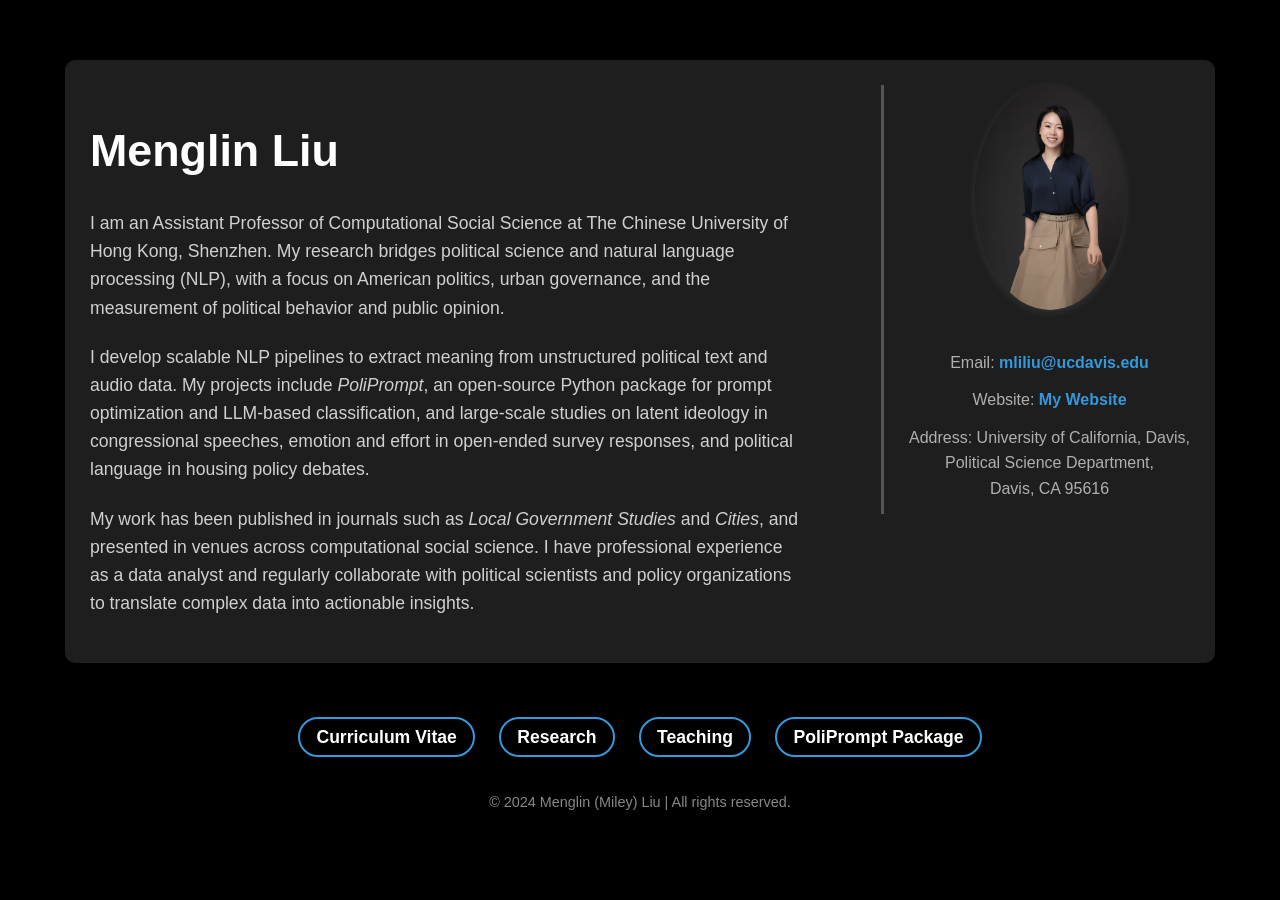
==== index.html @ 7e9aa99f "Add Cities to list of publication venues Co-Authored-By: Claude Sonnet 4.5 <noreply@anthropic.com>" ====
<!DOCTYPE html>
<html lang="en">
<head>
    <meta charset="UTF-8">
    <meta name="viewport" content="width=device-width, initial-scale=1.0">
    <title>Menglin Liu | Academic Profile</title>

    <meta name="google-site-verification" content="0E7UenBRxOjwbAGi5gpJ-2bU0Xsmihh_o_62zTsqPNQ" />

    <style>
        /* Global styles */
        body {
            font-family: 'Roboto', Arial, sans-serif;
            line-height: 1.6;
            color: #e0e0e0; /* Light text color for better contrast */
            margin: 0;
            padding: 0;
            background-color: #000; /* Black background */
        }
        
        h1 {
            color: #ffffff;
            font-size: 2.8em;
            margin-bottom: 0.5em;
            font-weight: 700;
        }

        p {
            font-size: 1.1em;
            margin-bottom: 1.2em;
            color: #d0d0d0;
        }

        /* Flexbox container to align content */
        .container {
            display: flex;
            justify-content: space-between;
            align-items: flex-start;
            max-width: 1100px;
            margin: 60px auto;
            padding: 25px;
            background-color: #1e1e1e; /* Dark gray container background */
            border-radius: 10px;
            box-shadow: 0 4px 15px rgba(0, 0, 0, 0.8);
        }
        
        /* Style for the main content */
        .main-content {
            max-width: 65%;
            padding-right: 25px;
        }

        /* Style for the sidebar with the photo and contact info */
        .sidebar {
            max-width: 30%;
            text-align: center;
            padding-left: 25px;
            border-left: 3px solid #555; /* Subtle border for separation */
        }

        .sidebar img {
            width: 150px;
            height: auto;
            border-radius: 50%;
            margin-bottom: 20px;
            box-shadow: 0 2px 10px rgba(255, 255, 255, 0.1);
        }

        .sidebar p {
            margin: 12px 0;
            font-size: 1em;
            color: #b0b0b0;
        }

        .sidebar a {
            color: #3498db;
            text-decoration: none;
            font-weight: 600;
        }

        /* Navigation for subpages */
        nav {
            margin: 30px 0 10px;
            text-align: center;
        }

        nav ul {
            list-style-type: none;
            padding: 0;
            margin: 0;
        }

        nav ul li {
            display: inline-block;
            margin-right: 20px;
        }

        nav ul li:last-child {
            margin-right: 0;
        }

        nav ul li a {
            text-decoration: none;
            color: #ffffff;
            font-size: 1.1em;
            font-weight: 600;
            padding: 8px 16px;
            border: 2px solid #3498db;
            border-radius: 20px;
            transition: all 0.3s ease;
        }

        nav ul li a:hover {
            background-color: #3498db;
            color: #ffffff;
        }

        /* Footer */
        footer {
            margin-top: 40px;
            text-align: center;
            font-size: 0.9em;
            color: #888;
        }
    </style>
</head>
<body>
    <div class="container">
        <!-- Main content section -->
        <div class="main-content">
            <h1>Menglin Liu</h1>
<p>
    I am an Assistant Professor of Computational Social Science at The Chinese University of Hong Kong, Shenzhen. My research bridges political science and natural language processing (NLP), with a focus on American politics, urban governance, and the measurement of political behavior and public opinion.
</p>
<p>
    I develop scalable NLP pipelines to extract meaning from unstructured political text and audio data. My projects include <em>PoliPrompt</em>, an open-source Python package for prompt optimization and LLM-based classification, and large-scale studies on latent ideology in congressional speeches, emotion and effort in open-ended survey responses, and political language in housing policy debates.
</p>
<p>
    My work has been published in journals such as <em>Local Government Studies</em> and <em>Cities</em>, and presented in venues across computational social science. I have professional experience as a data analyst and regularly collaborate with political scientists and policy organizations to translate complex data into actionable insights.
</p>

        </div>

        <!-- Sidebar with photo and contact information -->
        <div class="sidebar">
            <img src="IMG_8127.JPG" alt="Photo of Menglin Liu">
            <p>Email: <a href="mailto:mliliu@ucdavis.edu">mliliu@ucdavis.edu</a></p>
            <p>Website: <a href="https://menglinmileyliu.github.io">My Website</a></p>
            <p>Address: University of California, Davis,<br>
               Political Science Department,<br>
               Davis, CA 95616</p>
        </div>
    </div>
    
    <!-- Navigation for subpages -->
    <nav>
        <ul>
            <li><a href="CV.html">Curriculum Vitae</a></li>
            <li><a href="research.html">Research</a></li>
            <li><a href="teaching.html">Teaching</a></li>
            <li><a href="Poliprompt_Package.html">PoliPrompt Package</a></li>
        </ul>
    </nav>

    <!-- Footer -->
    <footer>
        &copy; 2024 Menglin (Miley) Liu | All rights reserved.
    </footer>
</body>
</html>
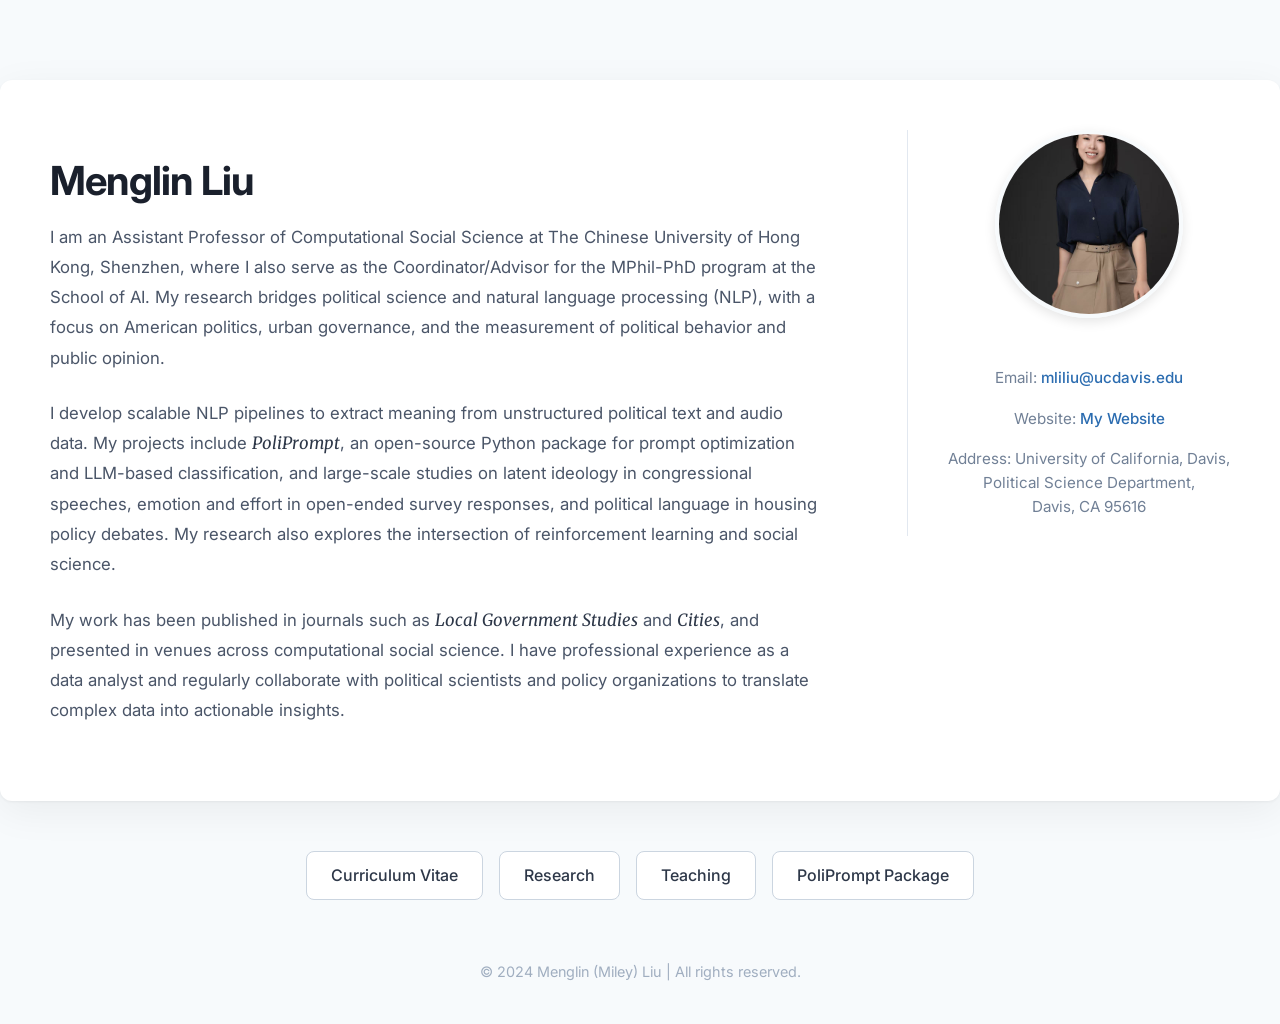
==== commit 0b3e2192: "Update website content and redesign with modern light theme - Add Coordinator/Advisor role for MPhil" ====
--- a/index.html
+++ b/index.html
@@ -7,28 +7,42 @@
 
     <meta name="google-site-verification" content="0E7UenBRxOjwbAGi5gpJ-2bU0Xsmihh_o_62zTsqPNQ" />
 
+    <link rel="preconnect" href="https://fonts.googleapis.com">
+    <link rel="preconnect" href="https://fonts.gstatic.com" crossorigin>
+    <link href="https://fonts.googleapis.com/css2?family=Inter:wght@300;400;500;600;700&family=Merriweather:wght@300;400&display=swap" rel="stylesheet">
+
     <style>
         /* Global styles */
         body {
-            font-family: 'Roboto', Arial, sans-serif;
-            line-height: 1.6;
-            color: #e0e0e0; /* Light text color for better contrast */
+            font-family: 'Inter', -apple-system, BlinkMacSystemFont, 'Segoe UI', Arial, sans-serif;
+            line-height: 1.7;
+            color: #2d3748;
             margin: 0;
             padding: 0;
-            background-color: #000; /* Black background */
-        }
-        
+            background-color: #f7fafc;
+            font-size: 16px;
+        }
+
         h1 {
-            color: #ffffff;
-            font-size: 2.8em;
-            margin-bottom: 0.5em;
+            color: #1a202c;
+            font-size: 2.5em;
+            margin-bottom: 0.3em;
             font-weight: 700;
+            letter-spacing: -0.02em;
+            line-height: 1.2;
         }
 
         p {
-            font-size: 1.1em;
-            margin-bottom: 1.2em;
-            color: #d0d0d0;
+            font-size: 1.05em;
+            margin-bottom: 1.5em;
+            color: #4a5568;
+            line-height: 1.8;
+        }
+
+        em {
+            font-family: 'Merriweather', Georgia, serif;
+            font-style: italic;
+            color: #2d3748;
         }
 
         /* Flexbox container to align content */
@@ -36,51 +50,60 @@
             display: flex;
             justify-content: space-between;
             align-items: flex-start;
-            max-width: 1100px;
-            margin: 60px auto;
-            padding: 25px;
-            background-color: #1e1e1e; /* Dark gray container background */
-            border-radius: 10px;
-            box-shadow: 0 4px 15px rgba(0, 0, 0, 0.8);
-        }
-        
+            max-width: 1200px;
+            margin: 80px auto 40px;
+            padding: 50px;
+            background-color: #ffffff;
+            border-radius: 12px;
+            box-shadow: 0 1px 3px rgba(0, 0, 0, 0.05), 0 10px 40px rgba(0, 0, 0, 0.06);
+        }
+
         /* Style for the main content */
         .main-content {
             max-width: 65%;
-            padding-right: 25px;
+            padding-right: 40px;
         }
 
         /* Style for the sidebar with the photo and contact info */
         .sidebar {
             max-width: 30%;
             text-align: center;
-            padding-left: 25px;
-            border-left: 3px solid #555; /* Subtle border for separation */
+            padding-left: 40px;
+            border-left: 1px solid #e2e8f0;
         }
 
         .sidebar img {
-            width: 150px;
-            height: auto;
+            width: 180px;
+            height: 180px;
+            object-fit: cover;
             border-radius: 50%;
-            margin-bottom: 20px;
-            box-shadow: 0 2px 10px rgba(255, 255, 255, 0.1);
+            margin-bottom: 24px;
+            box-shadow: 0 4px 12px rgba(0, 0, 0, 0.1);
+            border: 4px solid #f7fafc;
         }
 
         .sidebar p {
-            margin: 12px 0;
-            font-size: 1em;
-            color: #b0b0b0;
+            margin: 16px 0;
+            font-size: 0.95em;
+            color: #718096;
+            line-height: 1.6;
         }
 
         .sidebar a {
-            color: #3498db;
+            color: #2b6cb0;
             text-decoration: none;
-            font-weight: 600;
+            font-weight: 500;
+            transition: color 0.2s ease;
+        }
+
+        .sidebar a:hover {
+            color: #2c5282;
+            text-decoration: underline;
         }
 
         /* Navigation for subpages */
         nav {
-            margin: 30px 0 10px;
+            margin: 50px 0 20px;
             text-align: center;
         }
 
@@ -88,39 +111,79 @@
             list-style-type: none;
             padding: 0;
             margin: 0;
+            display: flex;
+            justify-content: center;
+            flex-wrap: wrap;
+            gap: 16px;
         }
 
         nav ul li {
             display: inline-block;
-            margin-right: 20px;
-        }
-
-        nav ul li:last-child {
-            margin-right: 0;
         }
 
         nav ul li a {
             text-decoration: none;
+            color: #2d3748;
+            font-size: 1em;
+            font-weight: 500;
+            padding: 10px 24px;
+            background-color: #ffffff;
+            border: 1.5px solid #cbd5e0;
+            border-radius: 8px;
+            transition: all 0.2s ease;
+            display: inline-block;
+        }
+
+        nav ul li a:hover {
+            background-color: #2b6cb0;
             color: #ffffff;
-            font-size: 1.1em;
-            font-weight: 600;
-            padding: 8px 16px;
-            border: 2px solid #3498db;
-            border-radius: 20px;
-            transition: all 0.3s ease;
-        }
-
-        nav ul li a:hover {
-            background-color: #3498db;
-            color: #ffffff;
+            border-color: #2b6cb0;
+            transform: translateY(-1px);
+            box-shadow: 0 2px 8px rgba(43, 108, 176, 0.2);
         }
 
         /* Footer */
         footer {
-            margin-top: 40px;
+            margin-top: 60px;
+            padding-bottom: 40px;
             text-align: center;
             font-size: 0.9em;
-            color: #888;
+            color: #a0aec0;
+        }
+
+        /* Responsive design */
+        @media (max-width: 768px) {
+            .container {
+                flex-direction: column;
+                margin: 40px 20px;
+                padding: 30px 25px;
+            }
+
+            .main-content, .sidebar {
+                max-width: 100%;
+                padding: 0;
+            }
+
+            .sidebar {
+                margin-top: 40px;
+                padding-top: 40px;
+                border-left: none;
+                border-top: 1px solid #e2e8f0;
+            }
+
+            h1 {
+                font-size: 2em;
+            }
+
+            nav ul {
+                flex-direction: column;
+                gap: 12px;
+            }
+
+            nav ul li a {
+                display: block;
+                width: 100%;
+            }
         }
     </style>
 </head>
@@ -130,10 +193,10 @@
         <div class="main-content">
             <h1>Menglin Liu</h1>
 <p>
-    I am an Assistant Professor of Computational Social Science at The Chinese University of Hong Kong, Shenzhen. My research bridges political science and natural language processing (NLP), with a focus on American politics, urban governance, and the measurement of political behavior and public opinion.
+    I am an Assistant Professor of Computational Social Science at The Chinese University of Hong Kong, Shenzhen, where I also serve as the Coordinator/Advisor for the MPhil-PhD program at the School of AI. My research bridges political science and natural language processing (NLP), with a focus on American politics, urban governance, and the measurement of political behavior and public opinion.
 </p>
 <p>
-    I develop scalable NLP pipelines to extract meaning from unstructured political text and audio data. My projects include <em>PoliPrompt</em>, an open-source Python package for prompt optimization and LLM-based classification, and large-scale studies on latent ideology in congressional speeches, emotion and effort in open-ended survey responses, and political language in housing policy debates.
+    I develop scalable NLP pipelines to extract meaning from unstructured political text and audio data. My projects include <em>PoliPrompt</em>, an open-source Python package for prompt optimization and LLM-based classification, and large-scale studies on latent ideology in congressional speeches, emotion and effort in open-ended survey responses, and political language in housing policy debates. My research also explores the intersection of reinforcement learning and social science.
 </p>
 <p>
     My work has been published in journals such as <em>Local Government Studies</em> and <em>Cities</em>, and presented in venues across computational social science. I have professional experience as a data analyst and regularly collaborate with political scientists and policy organizations to translate complex data into actionable insights.
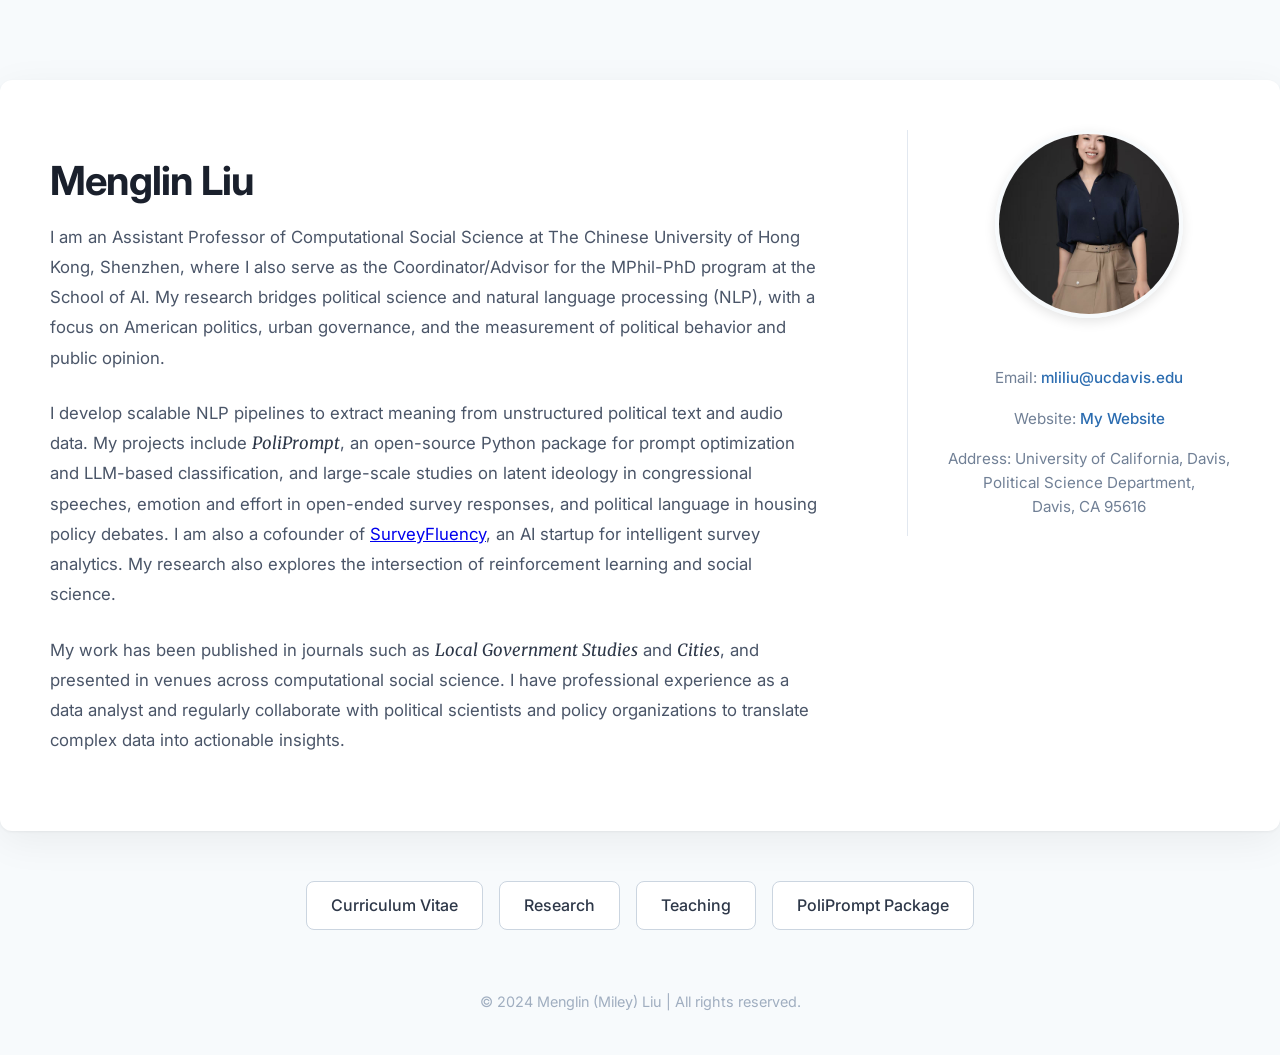
==== commit c763ae77: "Add SurveyFluency cofounder mention to bio Co-Authored-By: Claude Opus 4.5 <noreply@anthropic.com>" ====
--- a/index.html
+++ b/index.html
@@ -196,7 +196,7 @@
     I am an Assistant Professor of Computational Social Science at The Chinese University of Hong Kong, Shenzhen, where I also serve as the Coordinator/Advisor for the MPhil-PhD program at the School of AI. My research bridges political science and natural language processing (NLP), with a focus on American politics, urban governance, and the measurement of political behavior and public opinion.
 </p>
 <p>
-    I develop scalable NLP pipelines to extract meaning from unstructured political text and audio data. My projects include <em>PoliPrompt</em>, an open-source Python package for prompt optimization and LLM-based classification, and large-scale studies on latent ideology in congressional speeches, emotion and effort in open-ended survey responses, and political language in housing policy debates. My research also explores the intersection of reinforcement learning and social science.
+    I develop scalable NLP pipelines to extract meaning from unstructured political text and audio data. My projects include <em>PoliPrompt</em>, an open-source Python package for prompt optimization and LLM-based classification, and large-scale studies on latent ideology in congressional speeches, emotion and effort in open-ended survey responses, and political language in housing policy debates. I am also a cofounder of <a href="https://www.surveyfluency.com">SurveyFluency</a>, an AI startup for intelligent survey analytics. My research also explores the intersection of reinforcement learning and social science.
 </p>
 <p>
     My work has been published in journals such as <em>Local Government Studies</em> and <em>Cities</em>, and presented in venues across computational social science. I have professional experience as a data analyst and regularly collaborate with political scientists and policy organizations to translate complex data into actionable insights.
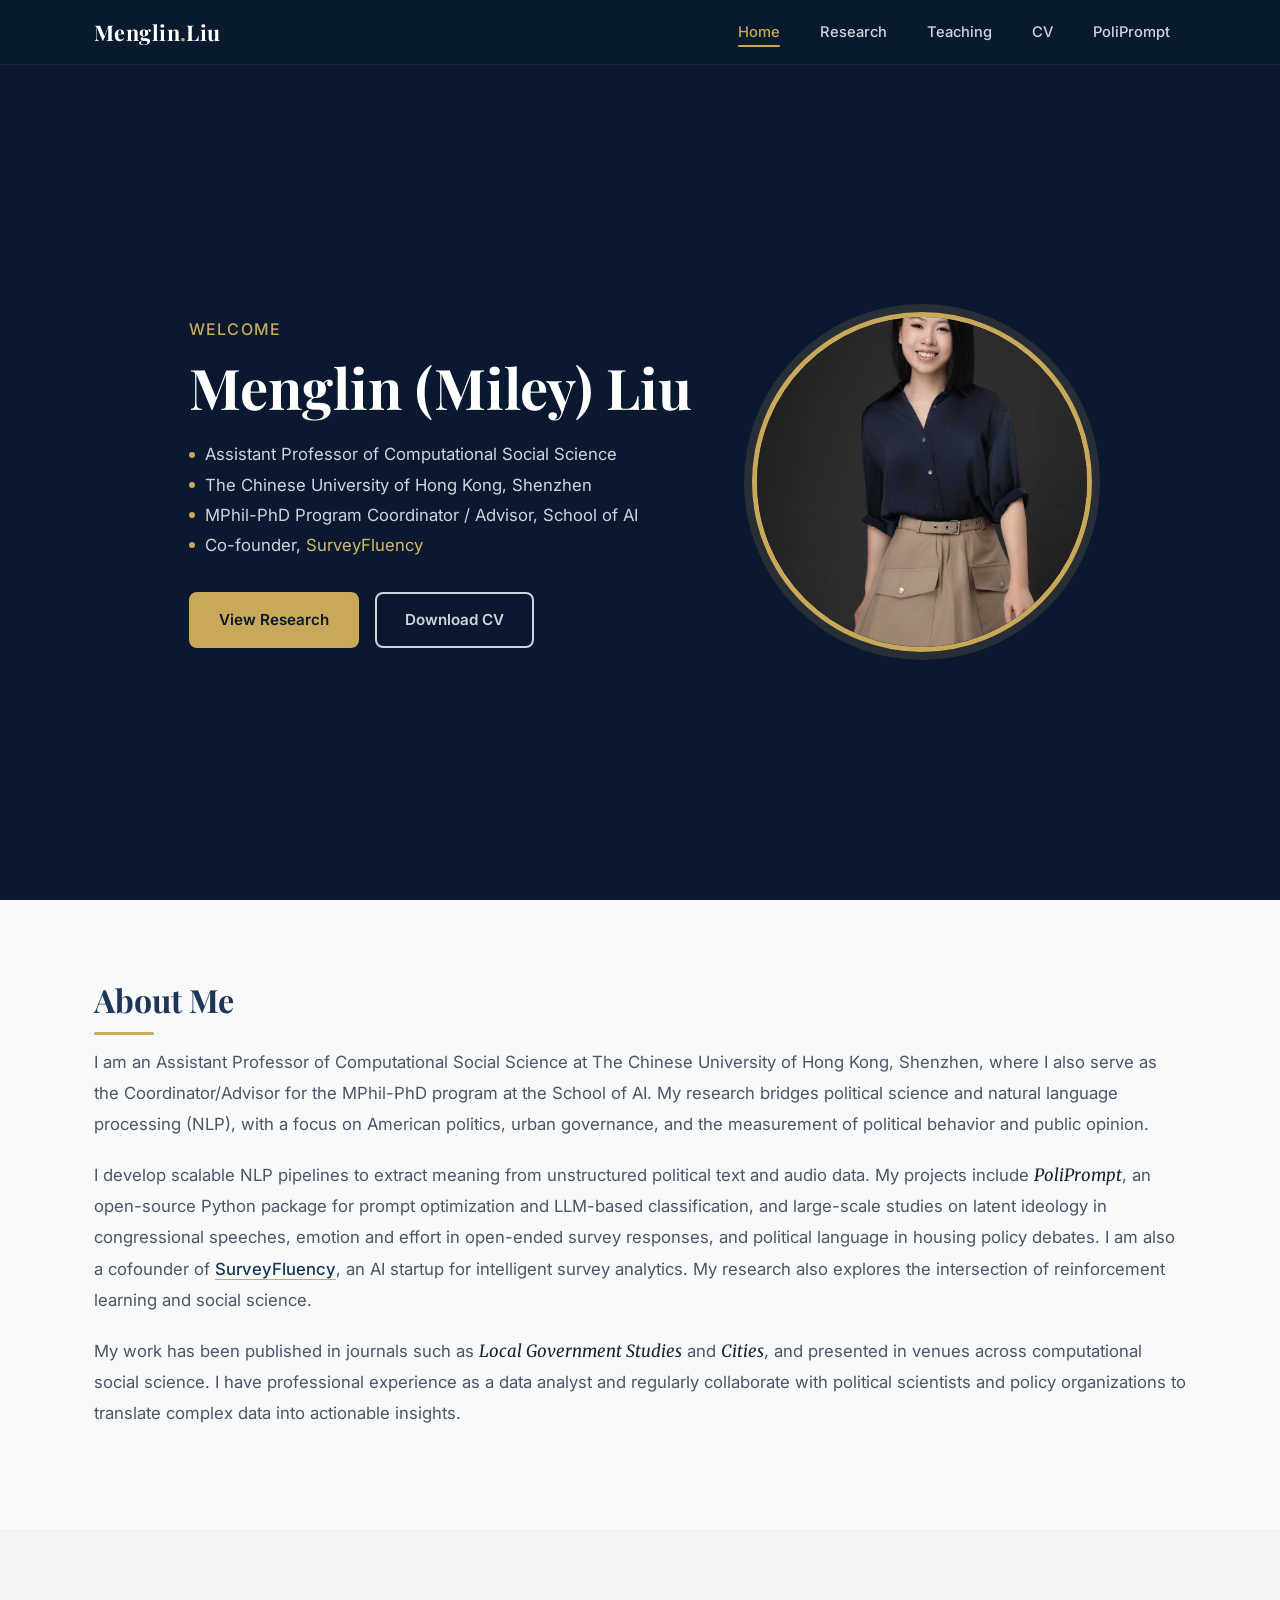
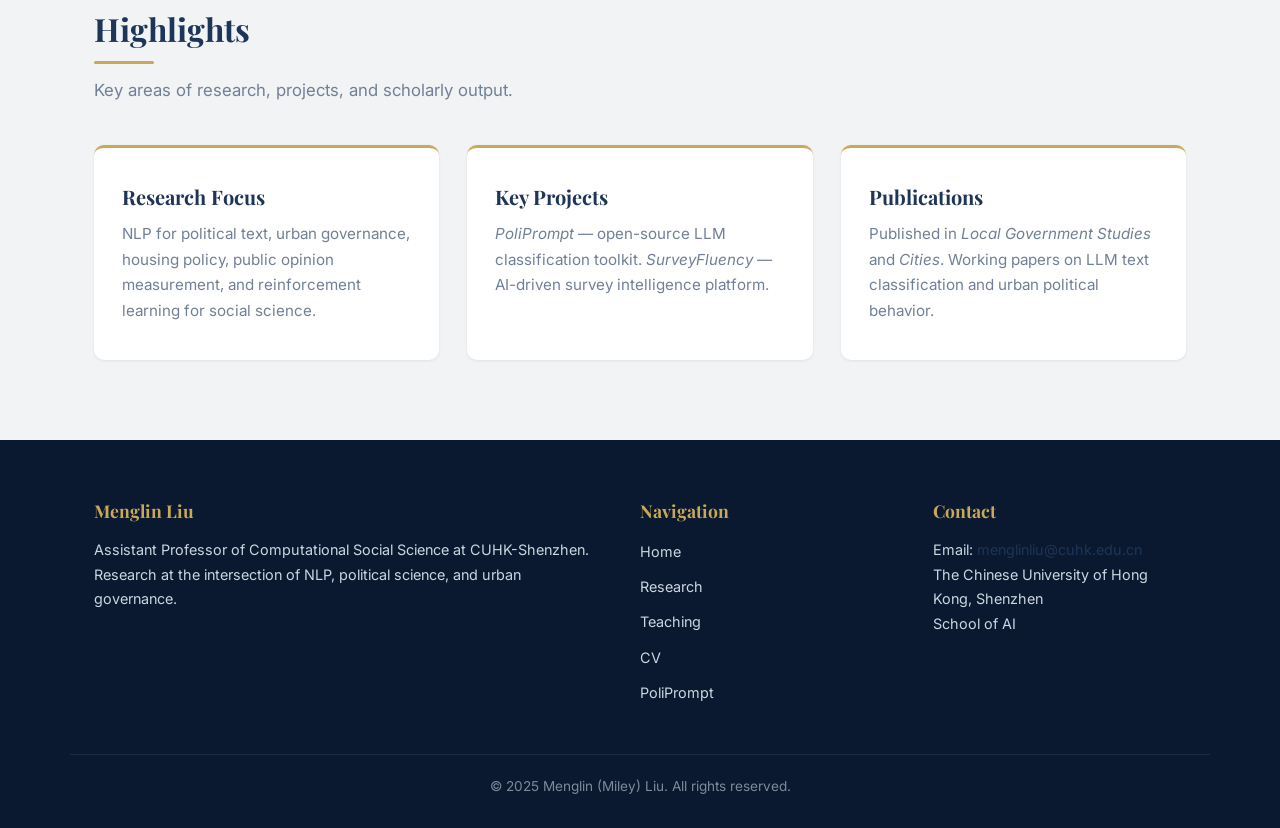
==== commit b11a0ca5: "Redesign website with navy & gold academic theme Replace inline styles with shared external styleshe" ====
--- a/index.html
+++ b/index.html
@@ -3,231 +3,126 @@
 <head>
     <meta charset="UTF-8">
     <meta name="viewport" content="width=device-width, initial-scale=1.0">
-    <title>Menglin Liu | Academic Profile</title>
+    <title>Home | Menglin Liu</title>
 
     <meta name="google-site-verification" content="0E7UenBRxOjwbAGi5gpJ-2bU0Xsmihh_o_62zTsqPNQ" />
 
     <link rel="preconnect" href="https://fonts.googleapis.com">
     <link rel="preconnect" href="https://fonts.gstatic.com" crossorigin>
-    <link href="https://fonts.googleapis.com/css2?family=Inter:wght@300;400;500;600;700&family=Merriweather:wght@300;400&display=swap" rel="stylesheet">
-
-    <style>
-        /* Global styles */
-        body {
-            font-family: 'Inter', -apple-system, BlinkMacSystemFont, 'Segoe UI', Arial, sans-serif;
-            line-height: 1.7;
-            color: #2d3748;
-            margin: 0;
-            padding: 0;
-            background-color: #f7fafc;
-            font-size: 16px;
-        }
-
-        h1 {
-            color: #1a202c;
-            font-size: 2.5em;
-            margin-bottom: 0.3em;
-            font-weight: 700;
-            letter-spacing: -0.02em;
-            line-height: 1.2;
-        }
-
-        p {
-            font-size: 1.05em;
-            margin-bottom: 1.5em;
-            color: #4a5568;
-            line-height: 1.8;
-        }
-
-        em {
-            font-family: 'Merriweather', Georgia, serif;
-            font-style: italic;
-            color: #2d3748;
-        }
-
-        /* Flexbox container to align content */
-        .container {
-            display: flex;
-            justify-content: space-between;
-            align-items: flex-start;
-            max-width: 1200px;
-            margin: 80px auto 40px;
-            padding: 50px;
-            background-color: #ffffff;
-            border-radius: 12px;
-            box-shadow: 0 1px 3px rgba(0, 0, 0, 0.05), 0 10px 40px rgba(0, 0, 0, 0.06);
-        }
-
-        /* Style for the main content */
-        .main-content {
-            max-width: 65%;
-            padding-right: 40px;
-        }
-
-        /* Style for the sidebar with the photo and contact info */
-        .sidebar {
-            max-width: 30%;
-            text-align: center;
-            padding-left: 40px;
-            border-left: 1px solid #e2e8f0;
-        }
-
-        .sidebar img {
-            width: 180px;
-            height: 180px;
-            object-fit: cover;
-            border-radius: 50%;
-            margin-bottom: 24px;
-            box-shadow: 0 4px 12px rgba(0, 0, 0, 0.1);
-            border: 4px solid #f7fafc;
-        }
-
-        .sidebar p {
-            margin: 16px 0;
-            font-size: 0.95em;
-            color: #718096;
-            line-height: 1.6;
-        }
-
-        .sidebar a {
-            color: #2b6cb0;
-            text-decoration: none;
-            font-weight: 500;
-            transition: color 0.2s ease;
-        }
-
-        .sidebar a:hover {
-            color: #2c5282;
-            text-decoration: underline;
-        }
-
-        /* Navigation for subpages */
-        nav {
-            margin: 50px 0 20px;
-            text-align: center;
-        }
-
-        nav ul {
-            list-style-type: none;
-            padding: 0;
-            margin: 0;
-            display: flex;
-            justify-content: center;
-            flex-wrap: wrap;
-            gap: 16px;
-        }
-
-        nav ul li {
-            display: inline-block;
-        }
-
-        nav ul li a {
-            text-decoration: none;
-            color: #2d3748;
-            font-size: 1em;
-            font-weight: 500;
-            padding: 10px 24px;
-            background-color: #ffffff;
-            border: 1.5px solid #cbd5e0;
-            border-radius: 8px;
-            transition: all 0.2s ease;
-            display: inline-block;
-        }
-
-        nav ul li a:hover {
-            background-color: #2b6cb0;
-            color: #ffffff;
-            border-color: #2b6cb0;
-            transform: translateY(-1px);
-            box-shadow: 0 2px 8px rgba(43, 108, 176, 0.2);
-        }
-
-        /* Footer */
-        footer {
-            margin-top: 60px;
-            padding-bottom: 40px;
-            text-align: center;
-            font-size: 0.9em;
-            color: #a0aec0;
-        }
-
-        /* Responsive design */
-        @media (max-width: 768px) {
-            .container {
-                flex-direction: column;
-                margin: 40px 20px;
-                padding: 30px 25px;
-            }
-
-            .main-content, .sidebar {
-                max-width: 100%;
-                padding: 0;
-            }
-
-            .sidebar {
-                margin-top: 40px;
-                padding-top: 40px;
-                border-left: none;
-                border-top: 1px solid #e2e8f0;
-            }
-
-            h1 {
-                font-size: 2em;
-            }
-
-            nav ul {
-                flex-direction: column;
-                gap: 12px;
-            }
-
-            nav ul li a {
-                display: block;
-                width: 100%;
-            }
-        }
-    </style>
+    <link href="https://fonts.googleapis.com/css2?family=Inter:wght@300;400;500;600;700&family=Merriweather:wght@300;400&family=Playfair+Display:wght@400;600;700&display=swap" rel="stylesheet">
+    <link rel="stylesheet" href="css/style.css">
 </head>
 <body>
-    <div class="container">
-        <!-- Main content section -->
-        <div class="main-content">
-            <h1>Menglin Liu</h1>
-<p>
-    I am an Assistant Professor of Computational Social Science at The Chinese University of Hong Kong, Shenzhen, where I also serve as the Coordinator/Advisor for the MPhil-PhD program at the School of AI. My research bridges political science and natural language processing (NLP), with a focus on American politics, urban governance, and the measurement of political behavior and public opinion.
-</p>
-<p>
-    I develop scalable NLP pipelines to extract meaning from unstructured political text and audio data. My projects include <em>PoliPrompt</em>, an open-source Python package for prompt optimization and LLM-based classification, and large-scale studies on latent ideology in congressional speeches, emotion and effort in open-ended survey responses, and political language in housing policy debates. I am also a cofounder of <a href="https://www.surveyfluency.com">SurveyFluency</a>, an AI startup for intelligent survey analytics. My research also explores the intersection of reinforcement learning and social science.
-</p>
-<p>
-    My work has been published in journals such as <em>Local Government Studies</em> and <em>Cities</em>, and presented in venues across computational social science. I have professional experience as a data analyst and regularly collaborate with political scientists and policy organizations to translate complex data into actionable insights.
-</p>
 
+    <!-- ========== HEADER ========== -->
+    <header class="site-header">
+        <div class="nav-inner">
+            <a href="index.html" class="nav-logo">Menglin<span class="dot">.</span>Liu</a>
+            <button class="hamburger" aria-label="Toggle navigation">
+                <span></span><span></span><span></span>
+            </button>
+            <ul class="nav-links">
+                <li><a href="index.html" class="active">Home</a></li>
+                <li><a href="research.html">Research</a></li>
+                <li><a href="teaching.html">Teaching</a></li>
+                <li><a href="CV.html">CV</a></li>
+                <li><a href="Poliprompt_Package.html">PoliPrompt</a></li>
+            </ul>
         </div>
+    </header>
 
-        <!-- Sidebar with photo and contact information -->
-        <div class="sidebar">
-            <img src="IMG_8127.JPG" alt="Photo of Menglin Liu">
-            <p>Email: <a href="mailto:mliliu@ucdavis.edu">mliliu@ucdavis.edu</a></p>
-            <p>Website: <a href="https://menglinmileyliu.github.io">My Website</a></p>
-            <p>Address: University of California, Davis,<br>
-               Political Science Department,<br>
-               Davis, CA 95616</p>
+    <!-- ========== HERO ========== -->
+    <section class="hero">
+        <div class="hero-grid">
+            <div class="hero-text">
+                <p class="hero-greeting">Welcome</p>
+                <h1 class="hero-name">Menglin (Miley) Liu</h1>
+                <ul class="hero-titles">
+                    <li>Assistant Professor of Computational Social Science</li>
+                    <li>The Chinese University of Hong Kong, Shenzhen</li>
+                    <li>MPhil-PhD Program Coordinator / Advisor, School of AI</li>
+                    <li>Co-founder, <a href="https://www.surveyfluency.com" style="color:var(--gold-400)">SurveyFluency</a></li>
+                </ul>
+                <div class="hero-buttons">
+                    <a href="research.html" class="btn btn-gold">View Research</a>
+                    <a href="MenglinLIU_CV.pdf" target="_blank" class="btn btn-outline">Download CV</a>
+                </div>
+            </div>
+            <img src="IMG_8127.JPG" alt="Photo of Menglin Liu" class="hero-photo">
         </div>
-    </div>
-    
-    <!-- Navigation for subpages -->
-    <nav>
-        <ul>
-            <li><a href="CV.html">Curriculum Vitae</a></li>
-            <li><a href="research.html">Research</a></li>
-            <li><a href="teaching.html">Teaching</a></li>
-            <li><a href="Poliprompt_Package.html">PoliPrompt Package</a></li>
-        </ul>
-    </nav>
+    </section>
 
-    <!-- Footer -->
-    <footer>
-        &copy; 2024 Menglin (Miley) Liu | All rights reserved.
+    <!-- ========== ABOUT ========== -->
+    <section class="section">
+        <div class="container">
+            <h2 class="section-heading reveal">About Me</h2>
+            <div class="about-text reveal" data-delay="100">
+                <p>
+                    I am an Assistant Professor of Computational Social Science at The Chinese University of Hong Kong, Shenzhen, where I also serve as the Coordinator/Advisor for the MPhil-PhD program at the School of AI. My research bridges political science and natural language processing (NLP), with a focus on American politics, urban governance, and the measurement of political behavior and public opinion.
+                </p>
+                <p>
+                    I develop scalable NLP pipelines to extract meaning from unstructured political text and audio data. My projects include <em>PoliPrompt</em>, an open-source Python package for prompt optimization and LLM-based classification, and large-scale studies on latent ideology in congressional speeches, emotion and effort in open-ended survey responses, and political language in housing policy debates. I am also a cofounder of <a href="https://www.surveyfluency.com">SurveyFluency</a>, an AI startup for intelligent survey analytics. My research also explores the intersection of reinforcement learning and social science.
+                </p>
+                <p>
+                    My work has been published in journals such as <em>Local Government Studies</em> and <em>Cities</em>, and presented in venues across computational social science. I have professional experience as a data analyst and regularly collaborate with political scientists and policy organizations to translate complex data into actionable insights.
+                </p>
+            </div>
+        </div>
+    </section>
+
+    <!-- ========== HIGHLIGHTS ========== -->
+    <section class="section section--alt">
+        <div class="container">
+            <h2 class="section-heading reveal">Highlights</h2>
+            <p class="section-sub reveal" data-delay="50">Key areas of research, projects, and scholarly output.</p>
+            <div class="highlights-grid">
+                <div class="highlight-card reveal" data-delay="100">
+                    <h3>Research Focus</h3>
+                    <p>NLP for political text, urban governance, housing policy, public opinion measurement, and reinforcement learning for social science.</p>
+                </div>
+                <div class="highlight-card reveal" data-delay="200">
+                    <h3>Key Projects</h3>
+                    <p><em>PoliPrompt</em> &mdash; open-source LLM classification toolkit. <em>SurveyFluency</em> &mdash; AI-driven survey intelligence platform.</p>
+                </div>
+                <div class="highlight-card reveal" data-delay="300">
+                    <h3>Publications</h3>
+                    <p>Published in <em>Local Government Studies</em> and <em>Cities</em>. Working papers on LLM text classification and urban political behavior.</p>
+                </div>
+            </div>
+        </div>
+    </section>
+
+    <!-- ========== FOOTER ========== -->
+    <footer class="site-footer">
+        <div class="footer-grid">
+            <div class="footer-col">
+                <h4>Menglin Liu</h4>
+                <p>Assistant Professor of Computational Social Science at CUHK-Shenzhen. Research at the intersection of NLP, political science, and urban governance.</p>
+            </div>
+            <div class="footer-col">
+                <h4>Navigation</h4>
+                <ul>
+                    <li><a href="index.html">Home</a></li>
+                    <li><a href="research.html">Research</a></li>
+                    <li><a href="teaching.html">Teaching</a></li>
+                    <li><a href="CV.html">CV</a></li>
+                    <li><a href="Poliprompt_Package.html">PoliPrompt</a></li>
+                </ul>
+            </div>
+            <div class="footer-col">
+                <h4>Contact</h4>
+                <p>
+                    Email: <a href="mailto:menglinliu@cuhk.edu.cn">menglinliu@cuhk.edu.cn</a><br>
+                    The Chinese University of Hong Kong, Shenzhen<br>
+                    School of AI
+                </p>
+            </div>
+        </div>
+        <div class="footer-bottom">
+            &copy; 2025 Menglin (Miley) Liu. All rights reserved.
+        </div>
     </footer>
+
+    <script src="js/main.js"></script>
 </body>
 </html>
--- a/css/style.css
+++ b/css/style.css
@@ -0,0 +1,899 @@
+/* ============================================
+   Menglin Liu Academic Portfolio
+   Elegant Academic — Deep Navy & Gold
+   ============================================ */
+
+/* ---------- Design Tokens ---------- */
+:root {
+  --navy-900: #0a192f;
+  --navy-800: #112240;
+  --navy-700: #1d3557;
+  --navy-100: #ccd6e0;
+  --gold-500: #c9a959;
+  --gold-400: #d4b96a;
+  --gold-100: #f5f0e1;
+  --off-white: #f8f9fa;
+  --gray-50:  #f1f3f5;
+  --text-dark: #1a202c;
+  --text-body: #4a5568;
+  --text-muted: #718096;
+  --white: #ffffff;
+  --shadow-sm: 0 1px 3px rgba(0,0,0,.08);
+  --shadow-md: 0 4px 14px rgba(0,0,0,.1);
+  --shadow-lg: 0 10px 30px rgba(0,0,0,.12);
+  --radius: 10px;
+  --transition: .3s ease;
+}
+
+/* ---------- Reset & Base ---------- */
+*,*::before,*::after { box-sizing: border-box; margin: 0; padding: 0; }
+
+html { scroll-behavior: smooth; }
+
+body {
+  font-family: 'Inter', -apple-system, BlinkMacSystemFont, 'Segoe UI', sans-serif;
+  line-height: 1.7;
+  color: var(--text-body);
+  background-color: var(--off-white);
+  font-size: 16px;
+  overflow-x: hidden;
+}
+
+img { max-width: 100%; display: block; }
+
+a { color: var(--navy-700); text-decoration: none; transition: color var(--transition); }
+a:hover { color: var(--gold-500); }
+
+h1,h2,h3,h4 {
+  font-family: 'Playfair Display', Georgia, serif;
+  color: var(--text-dark);
+  line-height: 1.25;
+}
+
+/* ---------- Utility ---------- */
+.container {
+  max-width: 1140px;
+  margin: 0 auto;
+  padding: 0 24px;
+}
+
+.section { padding: 80px 0; }
+.section--alt { background-color: var(--gray-50); }
+
+.section-heading {
+  font-size: 2rem;
+  margin-bottom: 12px;
+  color: var(--navy-700);
+}
+
+.section-heading::after {
+  content: '';
+  display: block;
+  width: 60px;
+  height: 3px;
+  background: var(--gold-500);
+  margin-top: 12px;
+  border-radius: 2px;
+}
+
+.section-sub {
+  color: var(--text-muted);
+  font-size: 1.05rem;
+  margin-bottom: 40px;
+  max-width: 640px;
+}
+
+/* ---------- Scroll Reveal ---------- */
+.reveal {
+  opacity: 0;
+  transform: translateY(30px);
+  transition: opacity .6s ease, transform .6s ease;
+}
+.reveal.visible {
+  opacity: 1;
+  transform: translateY(0);
+}
+
+/* Respect reduced motion */
+@media (prefers-reduced-motion: reduce) {
+  .reveal { opacity: 1; transform: none; transition: none; }
+}
+
+/* ---------- Sticky Navigation ---------- */
+.site-header {
+  position: fixed;
+  top: 0; left: 0; right: 0;
+  z-index: 1000;
+  background: rgba(10,25,47,.92);
+  backdrop-filter: blur(10px);
+  -webkit-backdrop-filter: blur(10px);
+  border-bottom: 1px solid rgba(255,255,255,.06);
+  transition: box-shadow var(--transition);
+}
+
+.site-header.scrolled {
+  box-shadow: 0 2px 20px rgba(0,0,0,.25);
+}
+
+.nav-inner {
+  display: flex;
+  align-items: center;
+  justify-content: space-between;
+  height: 64px;
+  max-width: 1140px;
+  margin: 0 auto;
+  padding: 0 24px;
+}
+
+.nav-logo {
+  font-family: 'Playfair Display', Georgia, serif;
+  font-size: 1.35rem;
+  font-weight: 700;
+  color: var(--white);
+  letter-spacing: .02em;
+}
+.nav-logo .dot { color: var(--gold-500); }
+
+.nav-links {
+  list-style: none;
+  display: flex;
+  gap: 8px;
+}
+
+.nav-links a {
+  color: var(--navy-100);
+  font-size: .92rem;
+  font-weight: 500;
+  padding: 8px 16px;
+  border-radius: 6px;
+  transition: color var(--transition), background var(--transition);
+  position: relative;
+}
+
+.nav-links a:hover {
+  color: var(--gold-400);
+}
+
+.nav-links a.active {
+  color: var(--gold-500);
+}
+.nav-links a.active::after {
+  content: '';
+  position: absolute;
+  bottom: 2px;
+  left: 16px;
+  right: 16px;
+  height: 2px;
+  background: var(--gold-500);
+  border-radius: 1px;
+}
+
+/* Hamburger */
+.hamburger {
+  display: none;
+  flex-direction: column;
+  gap: 5px;
+  background: none;
+  border: none;
+  cursor: pointer;
+  padding: 4px;
+}
+.hamburger span {
+  display: block;
+  width: 24px;
+  height: 2px;
+  background: var(--navy-100);
+  border-radius: 2px;
+  transition: transform var(--transition), opacity var(--transition);
+}
+.hamburger.open span:nth-child(1) { transform: translateY(7px) rotate(45deg); }
+.hamburger.open span:nth-child(2) { opacity: 0; }
+.hamburger.open span:nth-child(3) { transform: translateY(-7px) rotate(-45deg); }
+
+/* ---------- Hero (homepage) ---------- */
+.hero {
+  background: var(--navy-900);
+  min-height: 100vh;
+  display: flex;
+  align-items: center;
+  padding-top: 64px; /* header height */
+}
+
+.hero-grid {
+  display: grid;
+  grid-template-columns: 1fr auto;
+  gap: 60px;
+  align-items: center;
+  max-width: 1140px;
+  margin: 0 auto;
+  padding: 60px 24px;
+}
+
+.hero-text { max-width: 600px; }
+
+.hero-greeting {
+  font-family: 'Inter', sans-serif;
+  font-size: 1rem;
+  font-weight: 500;
+  color: var(--gold-500);
+  letter-spacing: .08em;
+  text-transform: uppercase;
+  margin-bottom: 12px;
+}
+
+.hero-name {
+  font-family: 'Playfair Display', Georgia, serif;
+  font-size: 3.5rem;
+  font-weight: 700;
+  color: var(--white);
+  margin-bottom: 20px;
+  line-height: 1.15;
+}
+
+.hero-titles {
+  list-style: none;
+  margin-bottom: 32px;
+}
+.hero-titles li {
+  color: var(--navy-100);
+  font-size: 1.05rem;
+  line-height: 1.8;
+  padding-left: 16px;
+  position: relative;
+}
+.hero-titles li::before {
+  content: '';
+  position: absolute;
+  left: 0;
+  top: 50%;
+  width: 6px;
+  height: 6px;
+  background: var(--gold-500);
+  border-radius: 50%;
+  transform: translateY(-50%);
+}
+
+.hero-buttons { display: flex; gap: 16px; flex-wrap: wrap; }
+
+.btn {
+  display: inline-flex;
+  align-items: center;
+  gap: 8px;
+  padding: 13px 28px;
+  font-size: .95rem;
+  font-weight: 600;
+  border-radius: 8px;
+  transition: all var(--transition);
+  cursor: pointer;
+  border: 2px solid transparent;
+}
+
+.btn-gold {
+  background: var(--gold-500);
+  color: var(--navy-900);
+  border-color: var(--gold-500);
+}
+.btn-gold:hover {
+  background: var(--gold-400);
+  border-color: var(--gold-400);
+  color: var(--navy-900);
+  transform: translateY(-2px);
+  box-shadow: 0 4px 14px rgba(201,169,89,.35);
+}
+
+.btn-outline {
+  background: transparent;
+  color: var(--navy-100);
+  border-color: var(--navy-100);
+}
+.btn-outline:hover {
+  border-color: var(--gold-400);
+  color: var(--gold-400);
+  transform: translateY(-2px);
+}
+
+.hero-photo {
+  width: 340px;
+  height: 340px;
+  border-radius: 50%;
+  object-fit: cover;
+  border: 5px solid var(--gold-500);
+  box-shadow: 0 0 0 8px rgba(201,169,89,.15);
+}
+
+/* ---------- Page Banner (sub-pages) ---------- */
+.page-banner {
+  background: var(--navy-900);
+  padding-top: calc(64px + 60px); /* header + spacing */
+  padding-bottom: 60px;
+}
+
+.page-banner h1 {
+  font-family: 'Playfair Display', Georgia, serif;
+  font-size: 2.8rem;
+  color: var(--white);
+  margin-bottom: 8px;
+}
+
+.page-banner p {
+  color: var(--navy-100);
+  font-size: 1.1rem;
+  max-width: 600px;
+}
+
+.page-banner .banner-logo {
+  width: 120px;
+  margin-bottom: 20px;
+  border-radius: 10px;
+}
+
+/* ---------- Highlight Cards (homepage) ---------- */
+.highlights-grid {
+  display: grid;
+  grid-template-columns: repeat(3, 1fr);
+  gap: 28px;
+}
+
+.highlight-card {
+  background: var(--white);
+  border-radius: var(--radius);
+  padding: 36px 28px;
+  box-shadow: var(--shadow-sm);
+  transition: transform var(--transition), box-shadow var(--transition);
+  border-top: 3px solid var(--gold-500);
+}
+.highlight-card:hover {
+  transform: translateY(-4px);
+  box-shadow: var(--shadow-md);
+}
+
+.highlight-card h3 {
+  font-size: 1.25rem;
+  margin-bottom: 12px;
+  color: var(--navy-700);
+}
+
+.highlight-card p {
+  font-size: .95rem;
+  color: var(--text-muted);
+  line-height: 1.7;
+}
+
+/* ---------- Research Cards ---------- */
+.research-card {
+  background: var(--white);
+  border-radius: var(--radius);
+  padding: 32px;
+  margin-bottom: 28px;
+  box-shadow: var(--shadow-sm);
+  border-left: 4px solid var(--gold-500);
+  transition: transform var(--transition), box-shadow var(--transition);
+}
+.research-card:hover {
+  transform: translateY(-3px);
+  box-shadow: var(--shadow-md);
+}
+
+.research-card h3 {
+  font-family: 'Inter', sans-serif;
+  font-size: 1.15rem;
+  font-weight: 600;
+  color: var(--navy-700);
+  margin-bottom: 6px;
+  line-height: 1.45;
+}
+
+.research-card h3 a {
+  color: var(--navy-700);
+}
+.research-card h3 a:hover {
+  color: var(--gold-500);
+}
+
+.research-card .authors {
+  font-family: 'Merriweather', Georgia, serif;
+  font-style: italic;
+  color: var(--text-muted);
+  font-size: .92rem;
+  margin-bottom: 10px;
+}
+
+.journal-badge {
+  display: inline-block;
+  background: var(--gold-100);
+  color: var(--navy-700);
+  font-size: .78rem;
+  font-weight: 600;
+  text-transform: uppercase;
+  letter-spacing: .06em;
+  padding: 4px 12px;
+  border-radius: 4px;
+  margin-bottom: 12px;
+}
+
+.research-card details {
+  margin-top: 14px;
+  border-top: 1px solid #e8ecf1;
+  padding-top: 14px;
+}
+
+.research-card details summary {
+  cursor: pointer;
+  font-weight: 600;
+  font-size: .9rem;
+  color: var(--navy-700);
+  user-select: none;
+  list-style: none;
+  display: flex;
+  align-items: center;
+  gap: 6px;
+}
+
+.research-card details summary::-webkit-details-marker { display: none; }
+
+.research-card details summary::before {
+  content: '+';
+  display: inline-flex;
+  align-items: center;
+  justify-content: center;
+  width: 20px;
+  height: 20px;
+  border-radius: 50%;
+  background: var(--gold-100);
+  color: var(--navy-700);
+  font-size: .85rem;
+  font-weight: 700;
+  flex-shrink: 0;
+  transition: transform var(--transition);
+}
+
+.research-card details[open] summary::before {
+  content: '\2212';
+  transform: rotate(0deg);
+}
+
+.research-card details .abstract-text {
+  margin-top: 12px;
+  font-size: .93rem;
+  color: var(--text-body);
+  line-height: 1.8;
+}
+
+.research-card .extra-link {
+  display: inline-block;
+  margin-top: 12px;
+  font-size: .9rem;
+  font-weight: 600;
+  color: var(--gold-500);
+}
+.research-card .extra-link:hover {
+  color: var(--gold-400);
+}
+
+/* ---------- Teaching Cards ---------- */
+.teaching-group { margin-bottom: 48px; }
+
+.teaching-group-title {
+  font-family: 'Playfair Display', Georgia, serif;
+  font-size: 1.5rem;
+  color: var(--navy-700);
+  margin-bottom: 24px;
+}
+
+.teaching-grid {
+  display: grid;
+  grid-template-columns: repeat(auto-fill, minmax(320px, 1fr));
+  gap: 24px;
+}
+
+.teaching-card {
+  background: var(--white);
+  border-radius: var(--radius);
+  padding: 28px;
+  box-shadow: var(--shadow-sm);
+  border-top: 3px solid var(--gold-500);
+  transition: transform var(--transition), box-shadow var(--transition);
+}
+.teaching-card:hover {
+  transform: translateY(-3px);
+  box-shadow: var(--shadow-md);
+}
+
+.teaching-card h4 {
+  font-family: 'Inter', sans-serif;
+  font-size: 1.05rem;
+  font-weight: 600;
+  color: var(--navy-700);
+  margin-bottom: 6px;
+}
+
+.teaching-card .institution {
+  font-size: .9rem;
+  color: var(--text-muted);
+  margin-bottom: 12px;
+}
+
+.teaching-card .terms {
+  list-style: none;
+  display: flex;
+  flex-wrap: wrap;
+  gap: 6px;
+}
+
+.teaching-card .terms li {
+  background: var(--gray-50);
+  color: var(--text-muted);
+  font-size: .82rem;
+  padding: 3px 10px;
+  border-radius: 4px;
+}
+
+/* ---------- CV Timeline ---------- */
+.timeline {
+  position: relative;
+  padding-left: 36px;
+}
+
+.timeline::before {
+  content: '';
+  position: absolute;
+  left: 10px;
+  top: 0;
+  bottom: 0;
+  width: 2px;
+  background: var(--gold-500);
+}
+
+.timeline-item {
+  position: relative;
+  margin-bottom: 40px;
+}
+
+.timeline-item::before {
+  content: '';
+  position: absolute;
+  left: -32px;
+  top: 6px;
+  width: 14px;
+  height: 14px;
+  border-radius: 50%;
+  background: var(--gold-500);
+  border: 3px solid var(--off-white);
+  box-shadow: 0 0 0 2px var(--gold-500);
+}
+
+.timeline-item .tl-header {
+  display: flex;
+  justify-content: space-between;
+  align-items: baseline;
+  flex-wrap: wrap;
+  gap: 8px;
+  margin-bottom: 4px;
+}
+
+.timeline-item .tl-title {
+  font-family: 'Inter', sans-serif;
+  font-weight: 600;
+  font-size: 1.1rem;
+  color: var(--text-dark);
+}
+
+.timeline-item .tl-date {
+  font-size: .9rem;
+  color: var(--text-muted);
+  font-weight: 500;
+}
+
+.timeline-item .tl-org {
+  font-family: 'Merriweather', Georgia, serif;
+  font-style: italic;
+  color: var(--text-muted);
+  font-size: .95rem;
+  margin-bottom: 10px;
+}
+
+.timeline-item ul {
+  list-style: disc;
+  padding-left: 20px;
+}
+.timeline-item li {
+  font-size: .93rem;
+  margin-bottom: 6px;
+  color: var(--text-body);
+}
+
+/* ---------- Skills Grid ---------- */
+.skills-grid {
+  display: grid;
+  grid-template-columns: repeat(auto-fill, minmax(260px, 1fr));
+  gap: 20px;
+}
+
+.skill-card {
+  background: var(--white);
+  border-radius: var(--radius);
+  padding: 24px;
+  box-shadow: var(--shadow-sm);
+  border-left: 3px solid var(--gold-500);
+}
+
+.skill-card h4 {
+  font-family: 'Inter', sans-serif;
+  font-size: .92rem;
+  font-weight: 700;
+  text-transform: uppercase;
+  letter-spacing: .05em;
+  color: var(--navy-700);
+  margin-bottom: 8px;
+}
+
+.skill-card p {
+  font-size: .93rem;
+  color: var(--text-body);
+  line-height: 1.6;
+}
+
+/* ---------- Projects (CV) ---------- */
+.project-item {
+  background: var(--white);
+  border-radius: var(--radius);
+  padding: 28px;
+  margin-bottom: 24px;
+  box-shadow: var(--shadow-sm);
+  border-left: 4px solid var(--navy-700);
+}
+
+.project-item .proj-header {
+  display: flex;
+  justify-content: space-between;
+  align-items: baseline;
+  flex-wrap: wrap;
+  gap: 8px;
+  margin-bottom: 4px;
+}
+
+.project-item .proj-title {
+  font-family: 'Inter', sans-serif;
+  font-weight: 600;
+  font-size: 1.05rem;
+  color: var(--text-dark);
+}
+
+.project-item .proj-date {
+  font-size: .88rem;
+  color: var(--text-muted);
+  font-weight: 500;
+}
+
+.project-item .proj-tech {
+  font-size: .85rem;
+  color: var(--gold-500);
+  font-weight: 500;
+  margin-bottom: 10px;
+}
+
+.project-item ul {
+  list-style: disc;
+  padding-left: 20px;
+}
+.project-item li {
+  font-size: .93rem;
+  margin-bottom: 6px;
+  color: var(--text-body);
+}
+
+/* ---------- PoliPrompt Feature Cards ---------- */
+.feature-grid {
+  display: grid;
+  grid-template-columns: repeat(auto-fill, minmax(340px, 1fr));
+  gap: 28px;
+}
+
+.feature-card {
+  background: var(--white);
+  border-radius: var(--radius);
+  padding: 36px 28px;
+  box-shadow: var(--shadow-sm);
+  border-top: 3px solid var(--gold-500);
+  transition: transform var(--transition), box-shadow var(--transition);
+}
+.feature-card:hover {
+  transform: translateY(-4px);
+  box-shadow: var(--shadow-md);
+}
+
+.feature-card h3 {
+  font-family: 'Inter', sans-serif;
+  font-size: 1.15rem;
+  font-weight: 600;
+  color: var(--navy-700);
+  margin-bottom: 10px;
+}
+
+.feature-card p {
+  font-size: .93rem;
+  color: var(--text-body);
+  line-height: 1.7;
+  margin-bottom: 16px;
+}
+
+.feature-card .btn {
+  font-size: .88rem;
+  padding: 10px 20px;
+}
+
+/* ---------- Banner Buttons (CV, Teaching) ---------- */
+.banner-buttons {
+  display: flex;
+  gap: 14px;
+  margin-top: 24px;
+  flex-wrap: wrap;
+}
+
+.banner-contact {
+  color: var(--navy-100);
+  font-size: .95rem;
+  margin-top: 12px;
+}
+.banner-contact a {
+  color: var(--gold-400);
+}
+.banner-contact a:hover {
+  color: var(--gold-500);
+}
+
+/* ---------- Summary Box ---------- */
+.summary-box {
+  background: var(--white);
+  border-left: 4px solid var(--gold-500);
+  border-radius: var(--radius);
+  padding: 28px;
+  margin-bottom: 40px;
+  box-shadow: var(--shadow-sm);
+  font-size: 1rem;
+  color: var(--text-body);
+  line-height: 1.8;
+}
+
+/* ---------- Footer ---------- */
+.site-footer {
+  background: var(--navy-900);
+  color: var(--navy-100);
+  padding: 60px 0 30px;
+  margin-top: 0;
+}
+
+.footer-grid {
+  display: grid;
+  grid-template-columns: 2fr 1fr 1fr;
+  gap: 40px;
+  max-width: 1140px;
+  margin: 0 auto;
+  padding: 0 24px;
+}
+
+.footer-col h4 {
+  font-family: 'Playfair Display', Georgia, serif;
+  font-size: 1.1rem;
+  color: var(--gold-500);
+  margin-bottom: 16px;
+}
+
+.footer-col p {
+  font-size: .9rem;
+  color: var(--navy-100);
+  line-height: 1.7;
+}
+
+.footer-col ul {
+  list-style: none;
+}
+.footer-col ul li { margin-bottom: 8px; }
+.footer-col ul li a {
+  color: var(--navy-100);
+  font-size: .9rem;
+  transition: color var(--transition);
+}
+.footer-col ul li a:hover { color: var(--gold-400); }
+
+.footer-bottom {
+  max-width: 1140px;
+  margin: 40px auto 0;
+  padding: 20px 24px 0;
+  border-top: 1px solid rgba(255,255,255,.08);
+  text-align: center;
+  font-size: .85rem;
+  color: rgba(204,214,224,.6);
+}
+
+/* ---------- About Section (homepage) ---------- */
+.about-text p {
+  font-size: 1.05rem;
+  color: var(--text-body);
+  line-height: 1.85;
+  margin-bottom: 1.2em;
+}
+
+.about-text em {
+  font-family: 'Merriweather', Georgia, serif;
+  font-style: italic;
+  color: var(--text-dark);
+}
+
+.about-text a {
+  color: var(--navy-700);
+  font-weight: 500;
+  border-bottom: 1px solid var(--gold-500);
+}
+.about-text a:hover { color: var(--gold-500); }
+
+/* ---------- Responsive ---------- */
+@media (max-width: 1024px) {
+  .hero-name { font-size: 2.8rem; }
+  .hero-photo { width: 280px; height: 280px; }
+  .highlights-grid { grid-template-columns: 1fr 1fr; }
+  .footer-grid { grid-template-columns: 1fr 1fr; }
+}
+
+@media (max-width: 768px) {
+  /* Navigation */
+  .nav-links {
+    position: fixed;
+    top: 64px;
+    left: 0;
+    right: 0;
+    background: var(--navy-900);
+    flex-direction: column;
+    padding: 20px 24px;
+    gap: 4px;
+    transform: translateY(-120%);
+    transition: transform .35s ease;
+    box-shadow: 0 8px 20px rgba(0,0,0,.3);
+  }
+  .nav-links.open { transform: translateY(0); }
+  .nav-links a { padding: 12px 16px; font-size: 1rem; }
+  .hamburger { display: flex; }
+
+  /* Hero */
+  .hero { min-height: auto; padding-top: 64px; }
+  .hero-grid {
+    grid-template-columns: 1fr;
+    text-align: center;
+    gap: 40px;
+    padding: 40px 24px 60px;
+  }
+  .hero-text { max-width: 100%; }
+  .hero-photo {
+    width: 240px; height: 240px;
+    margin: 0 auto;
+    order: -1;
+  }
+  .hero-name { font-size: 2.2rem; }
+  .hero-titles li { text-align: left; }
+  .hero-buttons { justify-content: center; }
+
+  /* Page Banner */
+  .page-banner { padding-top: calc(64px + 40px); padding-bottom: 40px; }
+  .page-banner h1 { font-size: 2rem; }
+
+  /* Grids */
+  .highlights-grid { grid-template-columns: 1fr; }
+  .teaching-grid { grid-template-columns: 1fr; }
+  .skills-grid { grid-template-columns: 1fr; }
+  .feature-grid { grid-template-columns: 1fr; }
+
+  /* Footer */
+  .footer-grid { grid-template-columns: 1fr; gap: 28px; }
+
+  /* Section */
+  .section { padding: 50px 0; }
+  .section-heading { font-size: 1.6rem; }
+}
+
+@media (max-width: 480px) {
+  .hero-name { font-size: 1.8rem; }
+  .hero-photo { width: 200px; height: 200px; }
+  .btn { padding: 11px 22px; font-size: .88rem; }
+  .research-card { padding: 24px 20px; }
+  .teaching-card { padding: 22px 18px; }
+}
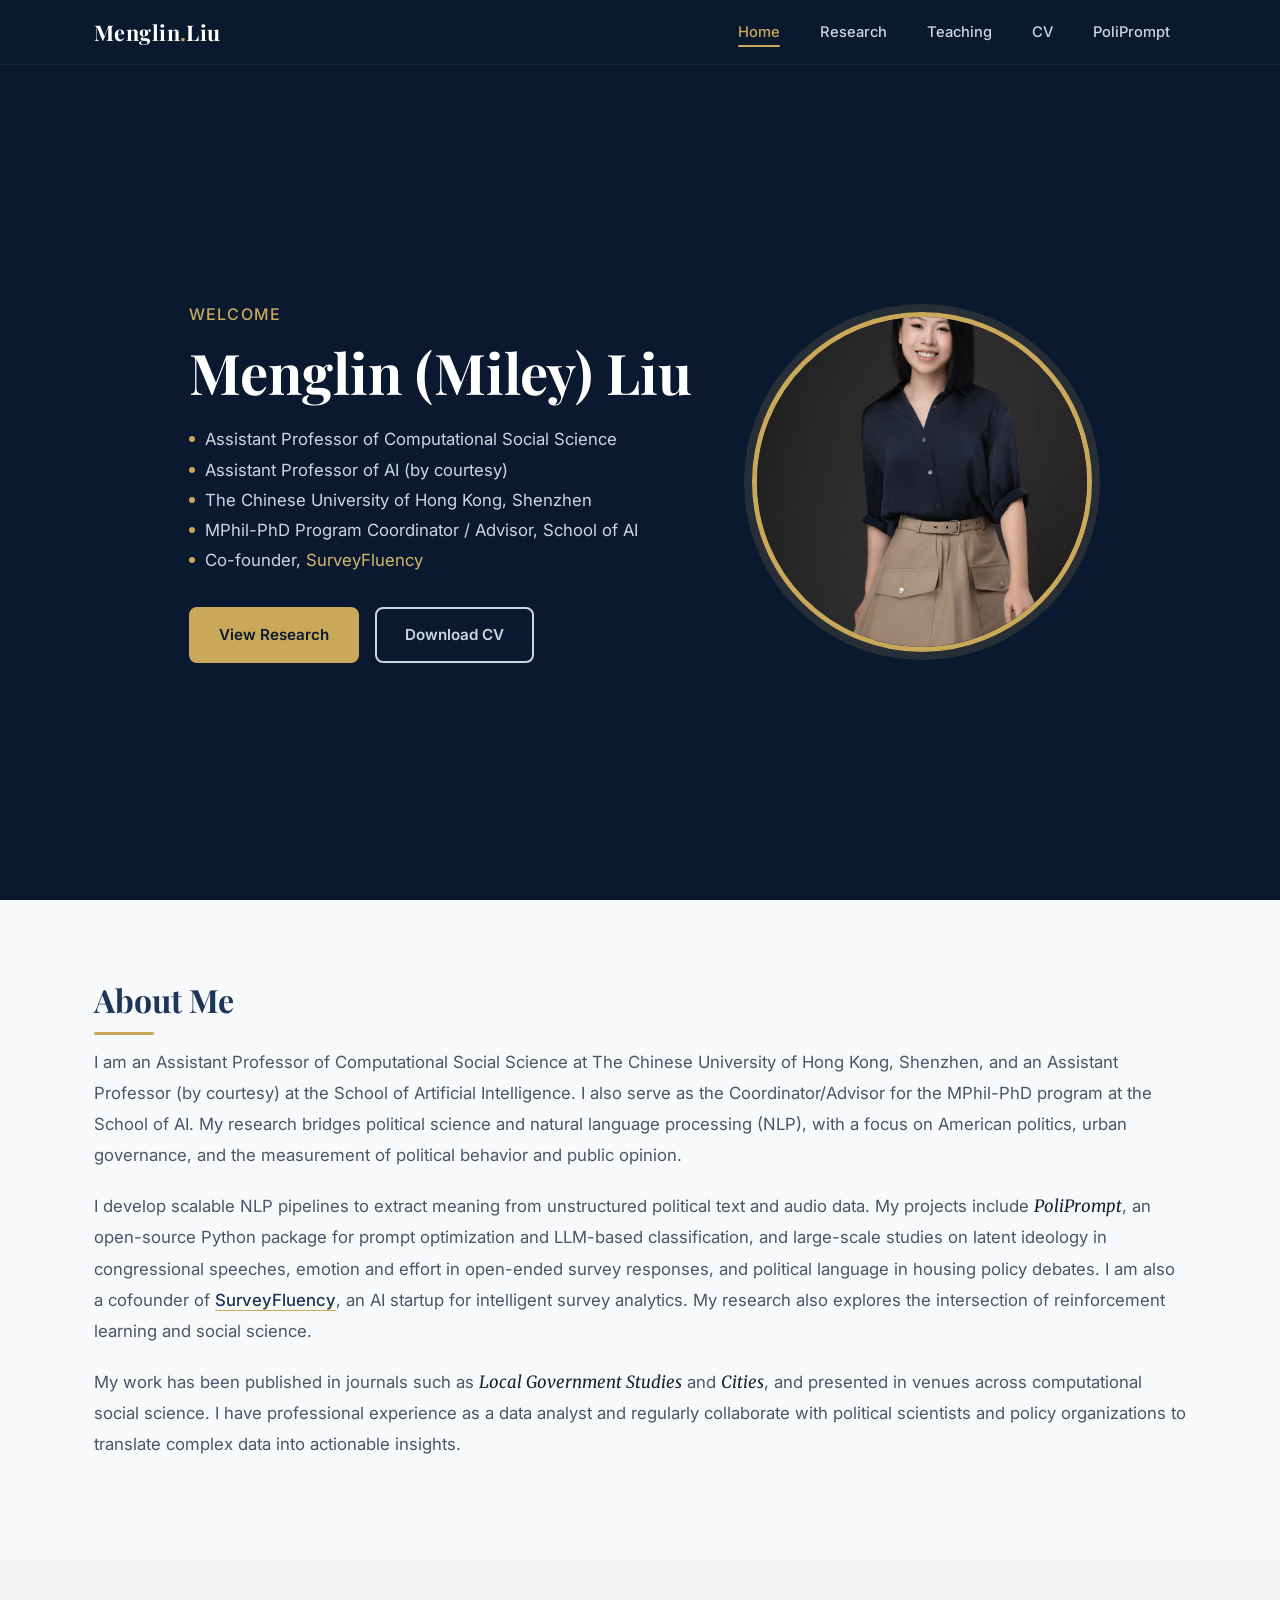
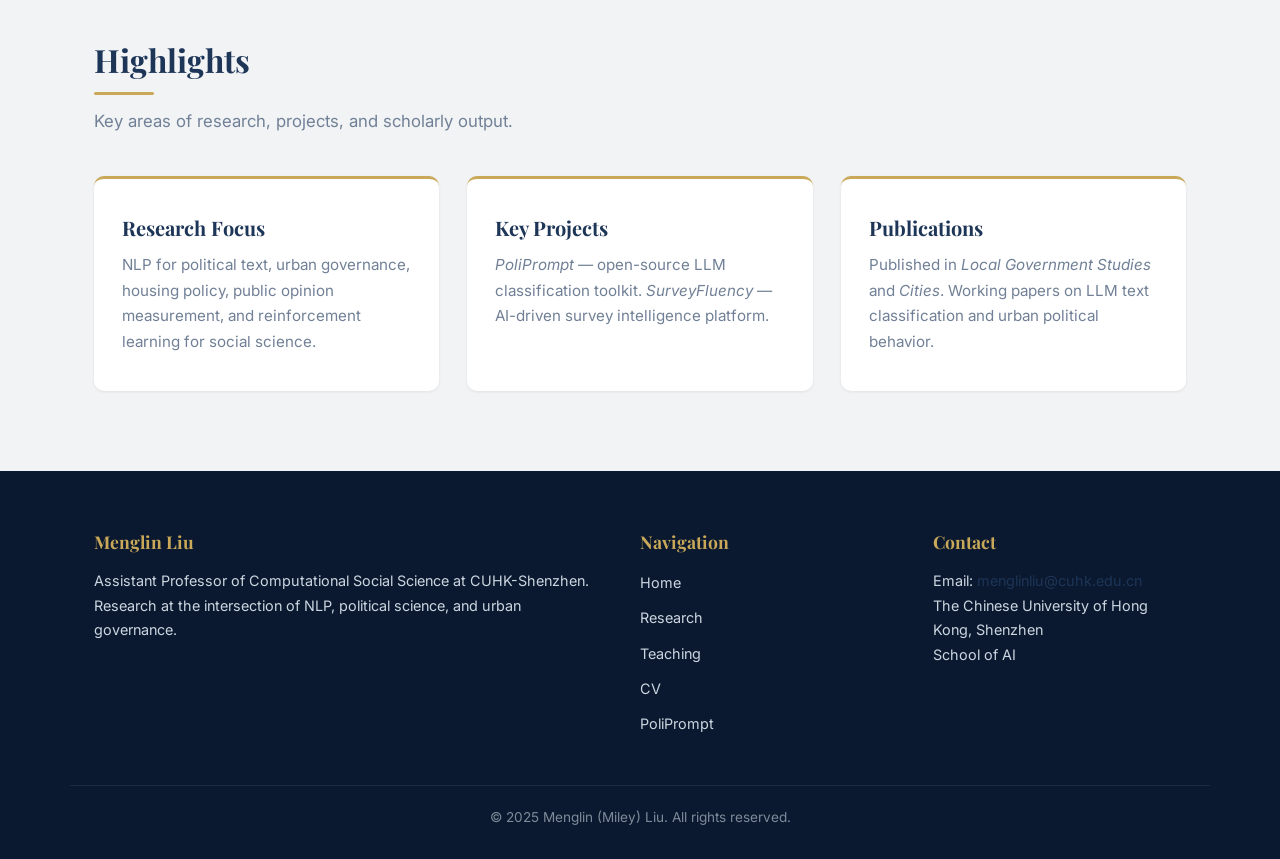
==== commit 14f75ec2: "Add courtesy appointment at School of AI Added Assistant Professor of AI (by courtesy) to homepage h" ====
--- a/index.html
+++ b/index.html
@@ -39,6 +39,7 @@
                 <h1 class="hero-name">Menglin (Miley) Liu</h1>
                 <ul class="hero-titles">
                     <li>Assistant Professor of Computational Social Science</li>
+                    <li>Assistant Professor of AI (by courtesy)</li>
                     <li>The Chinese University of Hong Kong, Shenzhen</li>
                     <li>MPhil-PhD Program Coordinator / Advisor, School of AI</li>
                     <li>Co-founder, <a href="https://www.surveyfluency.com" style="color:var(--gold-400)">SurveyFluency</a></li>
@@ -58,7 +59,7 @@
             <h2 class="section-heading reveal">About Me</h2>
             <div class="about-text reveal" data-delay="100">
                 <p>
-                    I am an Assistant Professor of Computational Social Science at The Chinese University of Hong Kong, Shenzhen, where I also serve as the Coordinator/Advisor for the MPhil-PhD program at the School of AI. My research bridges political science and natural language processing (NLP), with a focus on American politics, urban governance, and the measurement of political behavior and public opinion.
+                    I am an Assistant Professor of Computational Social Science at The Chinese University of Hong Kong, Shenzhen, and an Assistant Professor (by courtesy) at the School of Artificial Intelligence. I also serve as the Coordinator/Advisor for the MPhil-PhD program at the School of AI. My research bridges political science and natural language processing (NLP), with a focus on American politics, urban governance, and the measurement of political behavior and public opinion.
                 </p>
                 <p>
                     I develop scalable NLP pipelines to extract meaning from unstructured political text and audio data. My projects include <em>PoliPrompt</em>, an open-source Python package for prompt optimization and LLM-based classification, and large-scale studies on latent ideology in congressional speeches, emotion and effort in open-ended survey responses, and political language in housing policy debates. I am also a cofounder of <a href="https://www.surveyfluency.com">SurveyFluency</a>, an AI startup for intelligent survey analytics. My research also explores the intersection of reinforcement learning and social science.
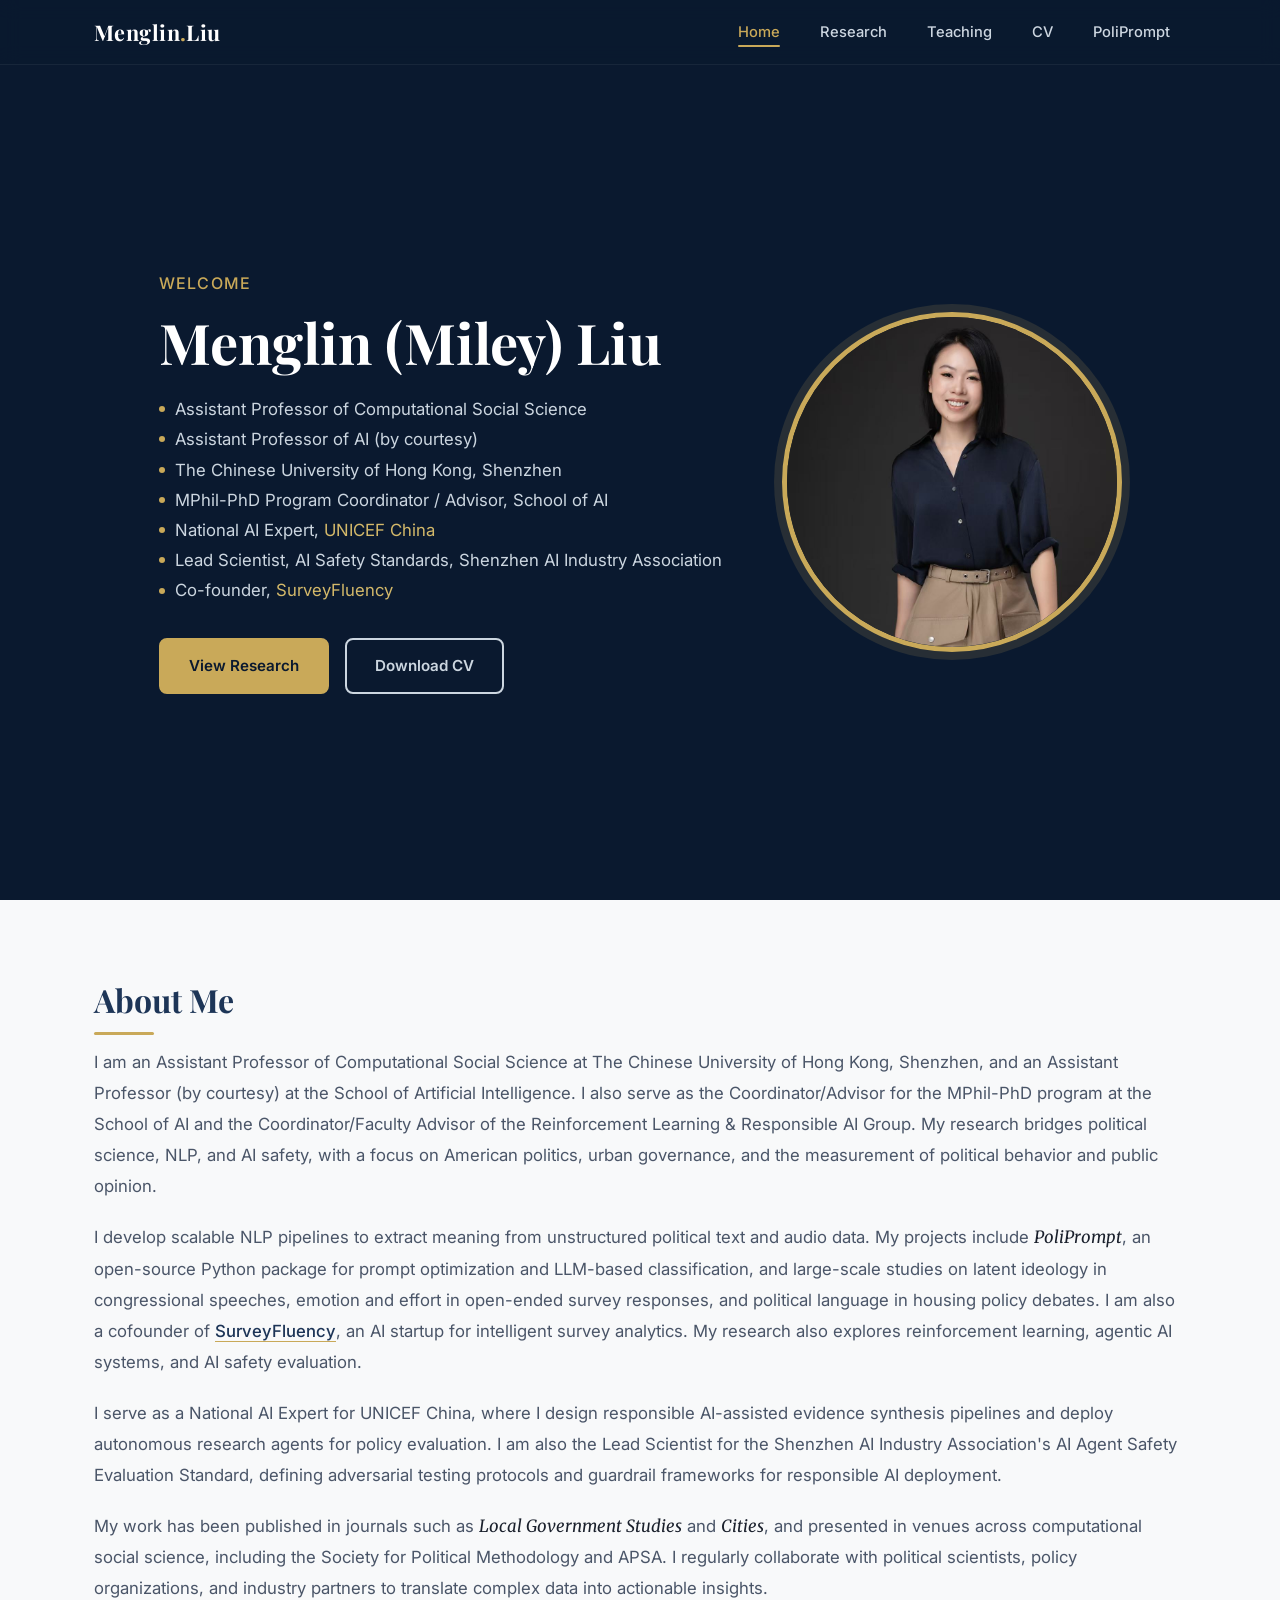
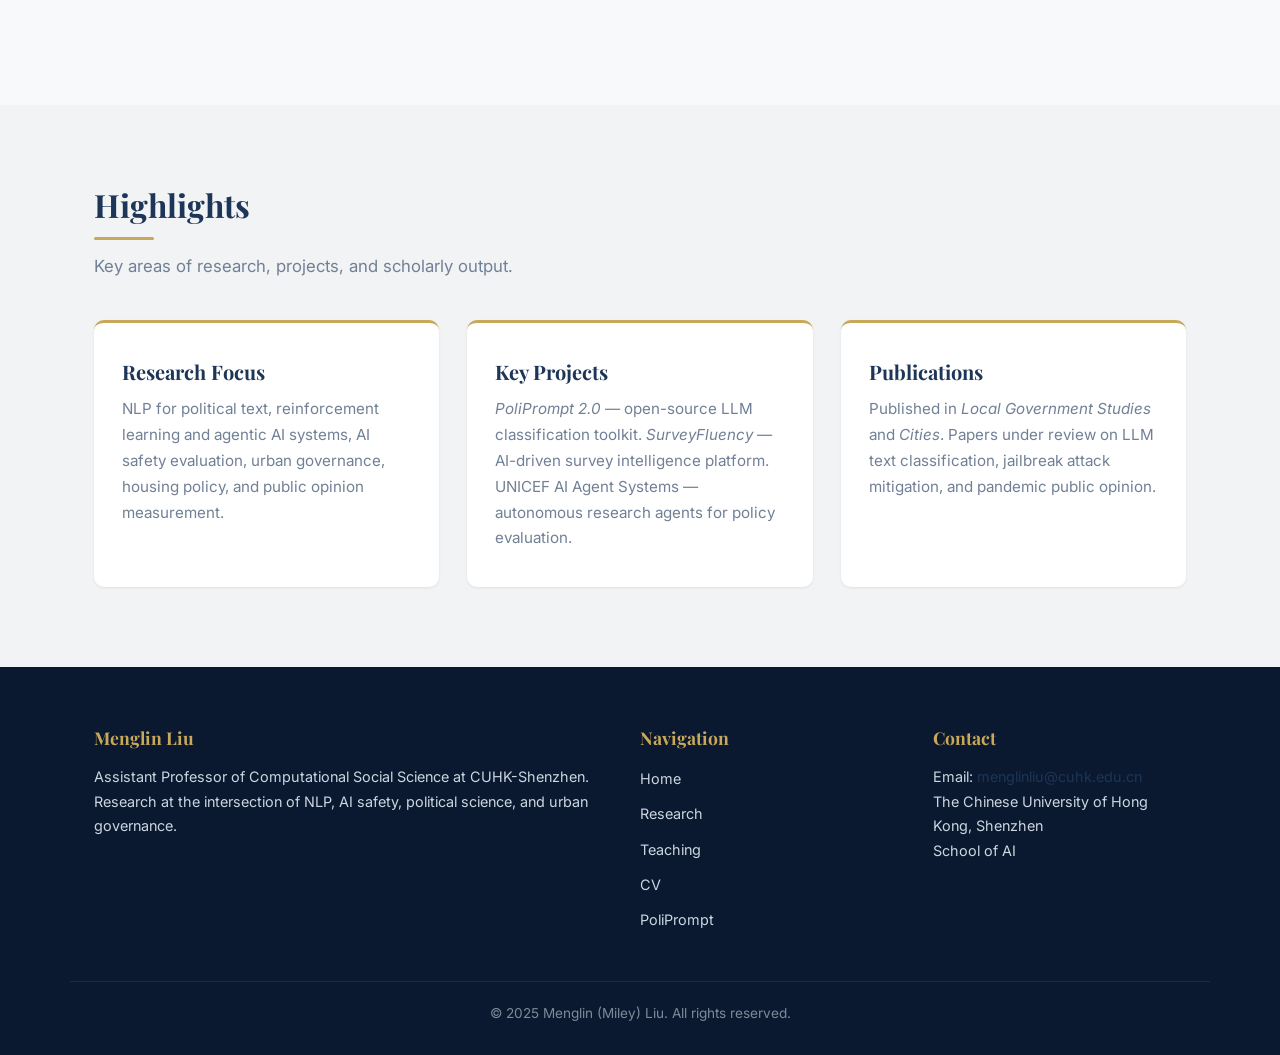
==== commit 9346dcec: "Update main page with new roles and research focus - Add UNICEF National AI Expert and SAIIA Lead Sc" ====
--- a/index.html
+++ b/index.html
@@ -42,6 +42,8 @@
                     <li>Assistant Professor of AI (by courtesy)</li>
                     <li>The Chinese University of Hong Kong, Shenzhen</li>
                     <li>MPhil-PhD Program Coordinator / Advisor, School of AI</li>
+                    <li>National AI Expert, <a href="https://www.unicef.cn/en" style="color:var(--gold-400)">UNICEF China</a></li>
+                    <li>Lead Scientist, AI Safety Standards, Shenzhen AI Industry Association</li>
                     <li>Co-founder, <a href="https://www.surveyfluency.com" style="color:var(--gold-400)">SurveyFluency</a></li>
                 </ul>
                 <div class="hero-buttons">
@@ -59,13 +61,16 @@
             <h2 class="section-heading reveal">About Me</h2>
             <div class="about-text reveal" data-delay="100">
                 <p>
-                    I am an Assistant Professor of Computational Social Science at The Chinese University of Hong Kong, Shenzhen, and an Assistant Professor (by courtesy) at the School of Artificial Intelligence. I also serve as the Coordinator/Advisor for the MPhil-PhD program at the School of AI. My research bridges political science and natural language processing (NLP), with a focus on American politics, urban governance, and the measurement of political behavior and public opinion.
+                    I am an Assistant Professor of Computational Social Science at The Chinese University of Hong Kong, Shenzhen, and an Assistant Professor (by courtesy) at the School of Artificial Intelligence. I also serve as the Coordinator/Advisor for the MPhil-PhD program at the School of AI and the Coordinator/Faculty Advisor of the Reinforcement Learning &amp; Responsible AI Group. My research bridges political science, NLP, and AI safety, with a focus on American politics, urban governance, and the measurement of political behavior and public opinion.
                 </p>
                 <p>
-                    I develop scalable NLP pipelines to extract meaning from unstructured political text and audio data. My projects include <em>PoliPrompt</em>, an open-source Python package for prompt optimization and LLM-based classification, and large-scale studies on latent ideology in congressional speeches, emotion and effort in open-ended survey responses, and political language in housing policy debates. I am also a cofounder of <a href="https://www.surveyfluency.com">SurveyFluency</a>, an AI startup for intelligent survey analytics. My research also explores the intersection of reinforcement learning and social science.
+                    I develop scalable NLP pipelines to extract meaning from unstructured political text and audio data. My projects include <em>PoliPrompt</em>, an open-source Python package for prompt optimization and LLM-based classification, and large-scale studies on latent ideology in congressional speeches, emotion and effort in open-ended survey responses, and political language in housing policy debates. I am also a cofounder of <a href="https://www.surveyfluency.com">SurveyFluency</a>, an AI startup for intelligent survey analytics. My research also explores reinforcement learning, agentic AI systems, and AI safety evaluation.
                 </p>
                 <p>
-                    My work has been published in journals such as <em>Local Government Studies</em> and <em>Cities</em>, and presented in venues across computational social science. I have professional experience as a data analyst and regularly collaborate with political scientists and policy organizations to translate complex data into actionable insights.
+                    I serve as a National AI Expert for UNICEF China, where I design responsible AI-assisted evidence synthesis pipelines and deploy autonomous research agents for policy evaluation. I am also the Lead Scientist for the Shenzhen AI Industry Association's AI Agent Safety Evaluation Standard, defining adversarial testing protocols and guardrail frameworks for responsible AI deployment.
+                </p>
+                <p>
+                    My work has been published in journals such as <em>Local Government Studies</em> and <em>Cities</em>, and presented in venues across computational social science, including the Society for Political Methodology and APSA. I regularly collaborate with political scientists, policy organizations, and industry partners to translate complex data into actionable insights.
                 </p>
             </div>
         </div>
@@ -79,15 +84,15 @@
             <div class="highlights-grid">
                 <div class="highlight-card reveal" data-delay="100">
                     <h3>Research Focus</h3>
-                    <p>NLP for political text, urban governance, housing policy, public opinion measurement, and reinforcement learning for social science.</p>
+                    <p>NLP for political text, reinforcement learning and agentic AI systems, AI safety evaluation, urban governance, housing policy, and public opinion measurement.</p>
                 </div>
                 <div class="highlight-card reveal" data-delay="200">
                     <h3>Key Projects</h3>
-                    <p><em>PoliPrompt</em> &mdash; open-source LLM classification toolkit. <em>SurveyFluency</em> &mdash; AI-driven survey intelligence platform.</p>
+                    <p><em>PoliPrompt 2.0</em> &mdash; open-source LLM classification toolkit. <em>SurveyFluency</em> &mdash; AI-driven survey intelligence platform. UNICEF AI Agent Systems &mdash; autonomous research agents for policy evaluation.</p>
                 </div>
                 <div class="highlight-card reveal" data-delay="300">
                     <h3>Publications</h3>
-                    <p>Published in <em>Local Government Studies</em> and <em>Cities</em>. Working papers on LLM text classification and urban political behavior.</p>
+                    <p>Published in <em>Local Government Studies</em> and <em>Cities</em>. Papers under review on LLM text classification, jailbreak attack mitigation, and pandemic public opinion.</p>
                 </div>
             </div>
         </div>
@@ -98,7 +103,7 @@
         <div class="footer-grid">
             <div class="footer-col">
                 <h4>Menglin Liu</h4>
-                <p>Assistant Professor of Computational Social Science at CUHK-Shenzhen. Research at the intersection of NLP, political science, and urban governance.</p>
+                <p>Assistant Professor of Computational Social Science at CUHK-Shenzhen. Research at the intersection of NLP, AI safety, political science, and urban governance.</p>
             </div>
             <div class="footer-col">
                 <h4>Navigation</h4>
--- a/css/style.css
+++ b/css/style.css
@@ -297,6 +297,7 @@
   height: 340px;
   border-radius: 50%;
   object-fit: cover;
+  object-position: center 20%;
   border: 5px solid var(--gold-500);
   box-shadow: 0 0 0 8px rgba(201,169,89,.15);
 }
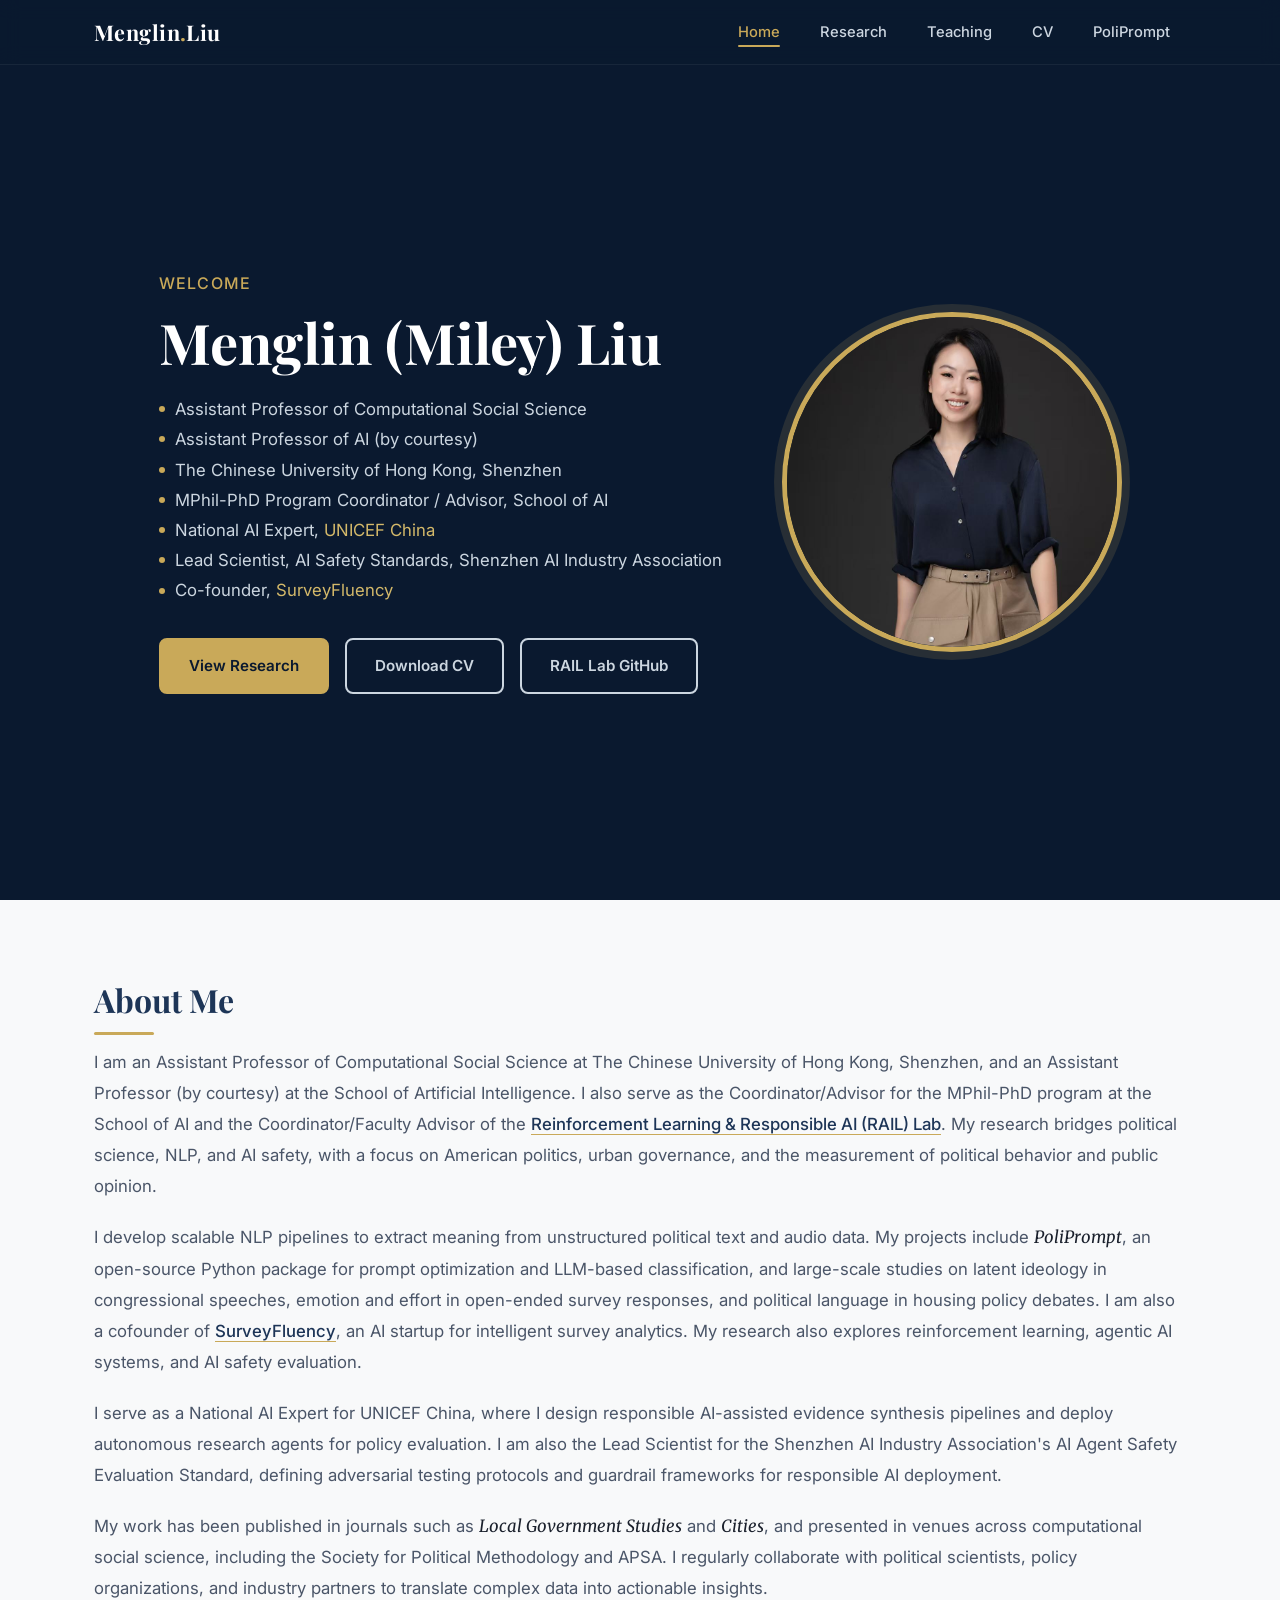
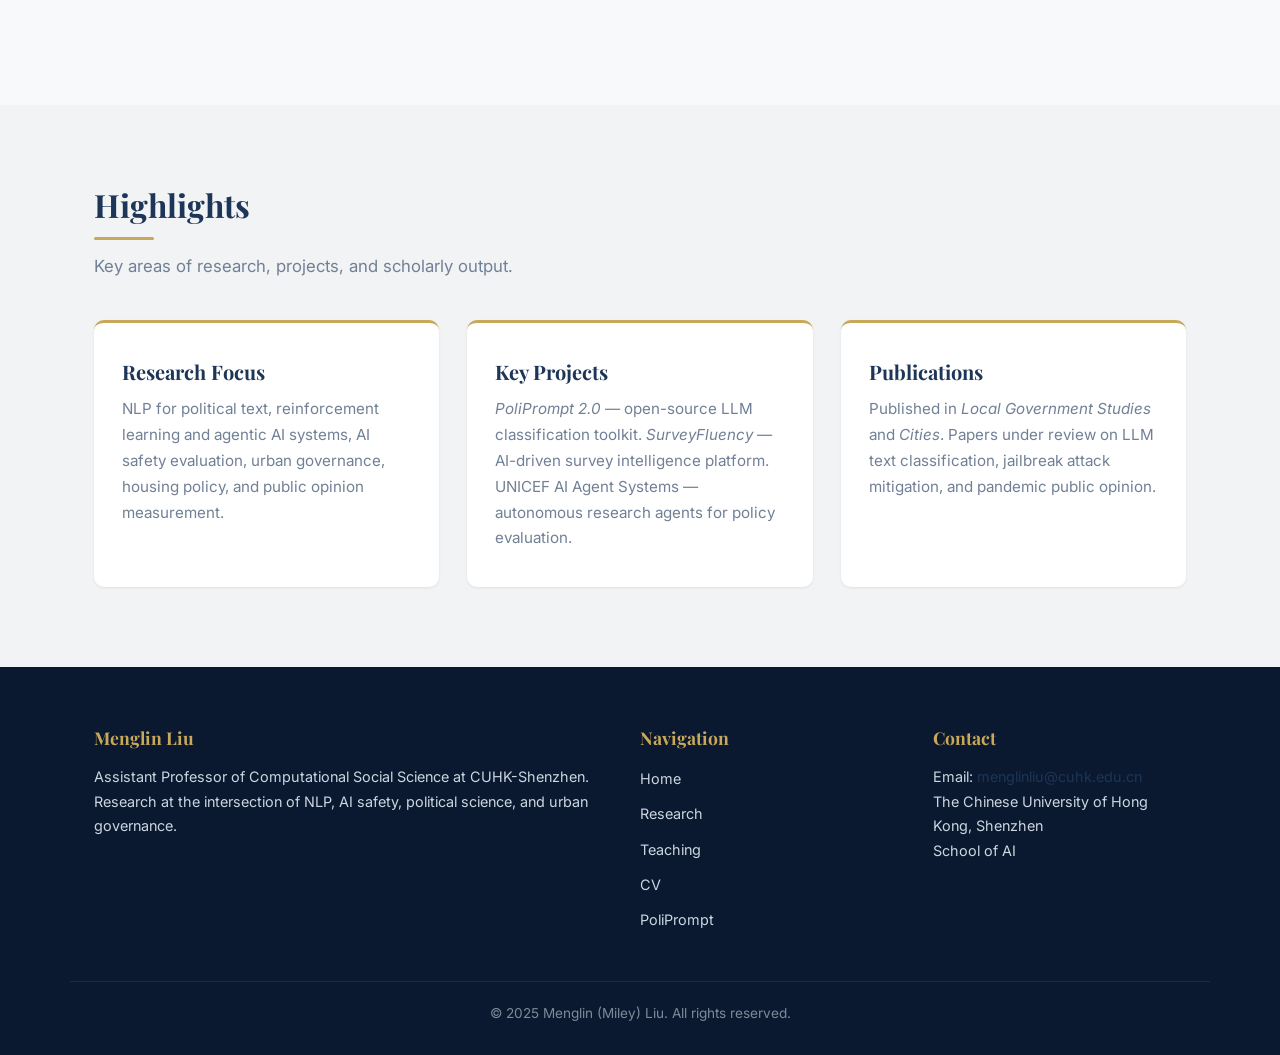
==== commit e3b0c628: "Add RAIL Lab GitHub link to main page - Add RAIL Lab GitHub button in hero section - Link RAIL Lab n" ====
--- a/index.html
+++ b/index.html
@@ -49,6 +49,7 @@
                 <div class="hero-buttons">
                     <a href="research.html" class="btn btn-gold">View Research</a>
                     <a href="MenglinLIU_CV.pdf" target="_blank" class="btn btn-outline">Download CV</a>
+                    <a href="https://github.com/rail-ai-lab" target="_blank" class="btn btn-outline">RAIL Lab GitHub</a>
                 </div>
             </div>
             <img src="IMG_8127.JPG" alt="Photo of Menglin Liu" class="hero-photo">
@@ -61,7 +62,7 @@
             <h2 class="section-heading reveal">About Me</h2>
             <div class="about-text reveal" data-delay="100">
                 <p>
-                    I am an Assistant Professor of Computational Social Science at The Chinese University of Hong Kong, Shenzhen, and an Assistant Professor (by courtesy) at the School of Artificial Intelligence. I also serve as the Coordinator/Advisor for the MPhil-PhD program at the School of AI and the Coordinator/Faculty Advisor of the Reinforcement Learning &amp; Responsible AI Group. My research bridges political science, NLP, and AI safety, with a focus on American politics, urban governance, and the measurement of political behavior and public opinion.
+                    I am an Assistant Professor of Computational Social Science at The Chinese University of Hong Kong, Shenzhen, and an Assistant Professor (by courtesy) at the School of Artificial Intelligence. I also serve as the Coordinator/Advisor for the MPhil-PhD program at the School of AI and the Coordinator/Faculty Advisor of the <a href="https://github.com/rail-ai-lab">Reinforcement Learning &amp; Responsible AI (RAIL) Lab</a>. My research bridges political science, NLP, and AI safety, with a focus on American politics, urban governance, and the measurement of political behavior and public opinion.
                 </p>
                 <p>
                     I develop scalable NLP pipelines to extract meaning from unstructured political text and audio data. My projects include <em>PoliPrompt</em>, an open-source Python package for prompt optimization and LLM-based classification, and large-scale studies on latent ideology in congressional speeches, emotion and effort in open-ended survey responses, and political language in housing policy debates. I am also a cofounder of <a href="https://www.surveyfluency.com">SurveyFluency</a>, an AI startup for intelligent survey analytics. My research also explores reinforcement learning, agentic AI systems, and AI safety evaluation.
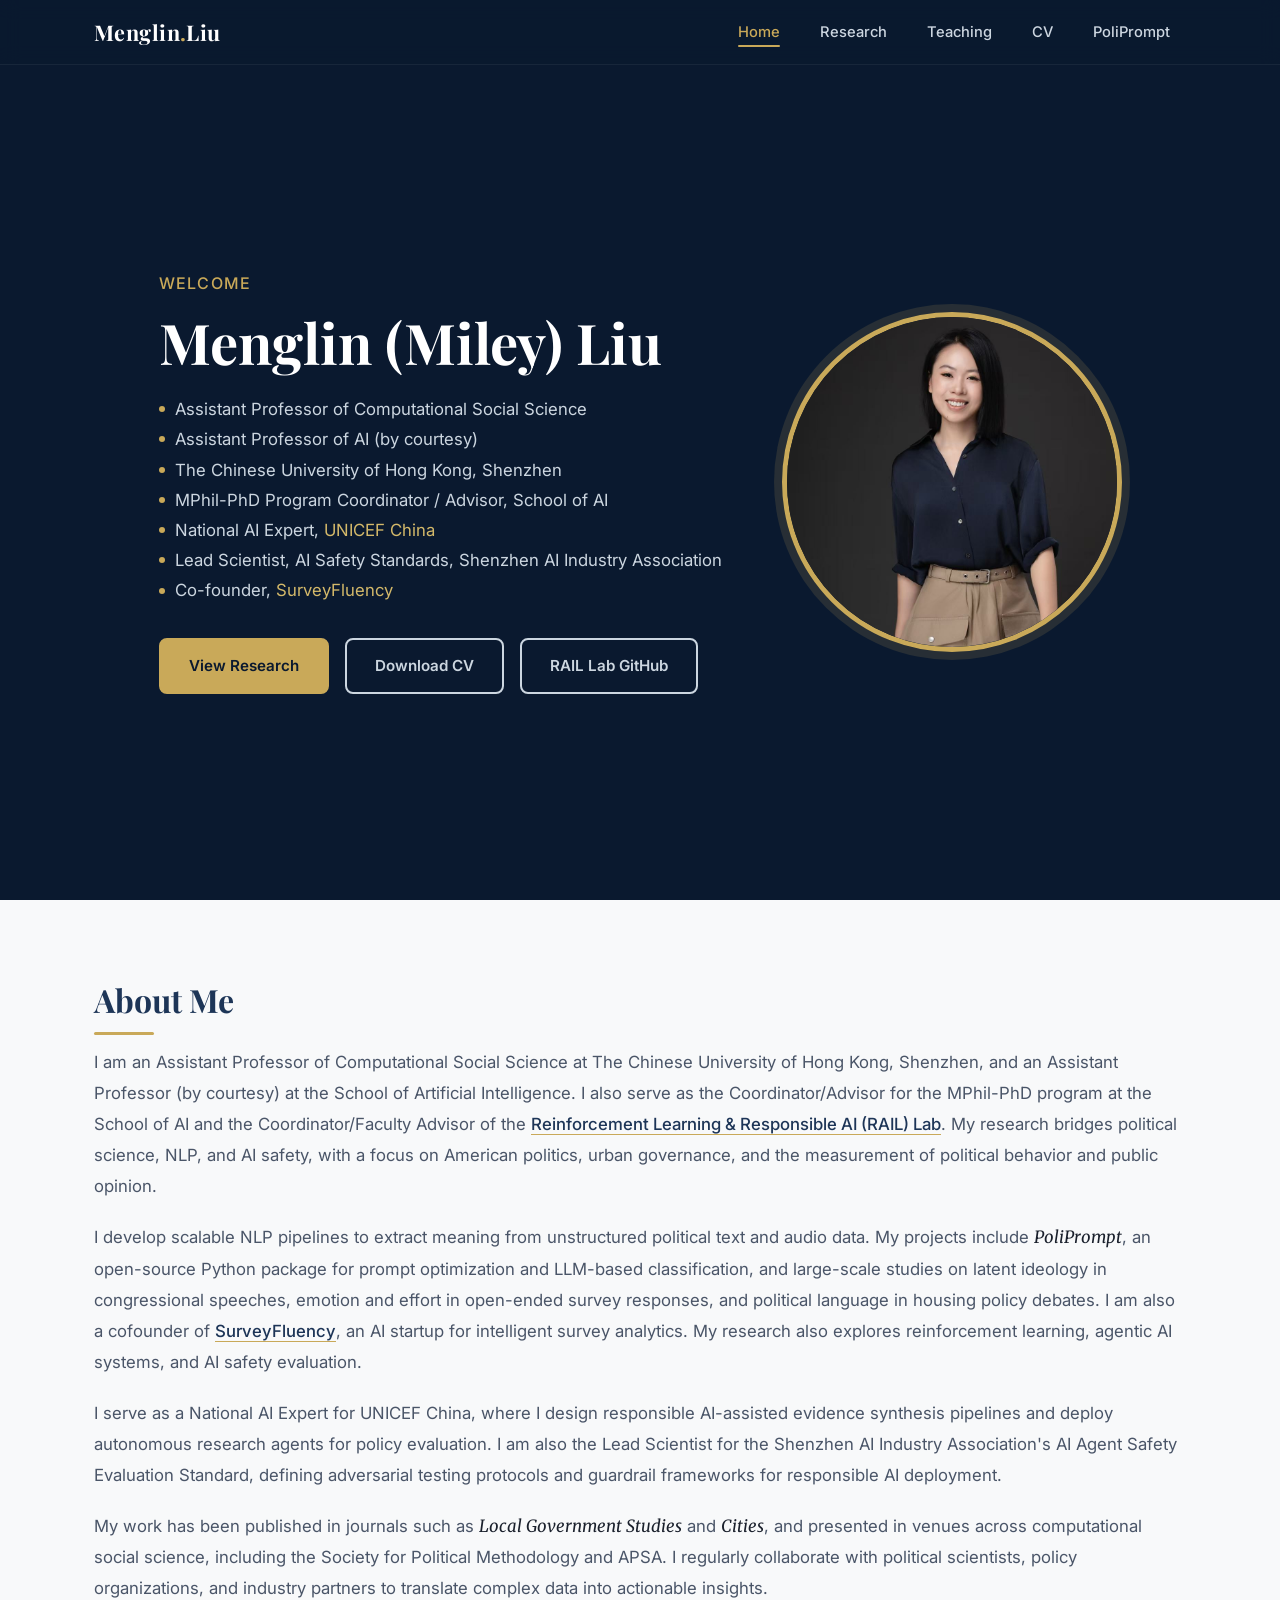
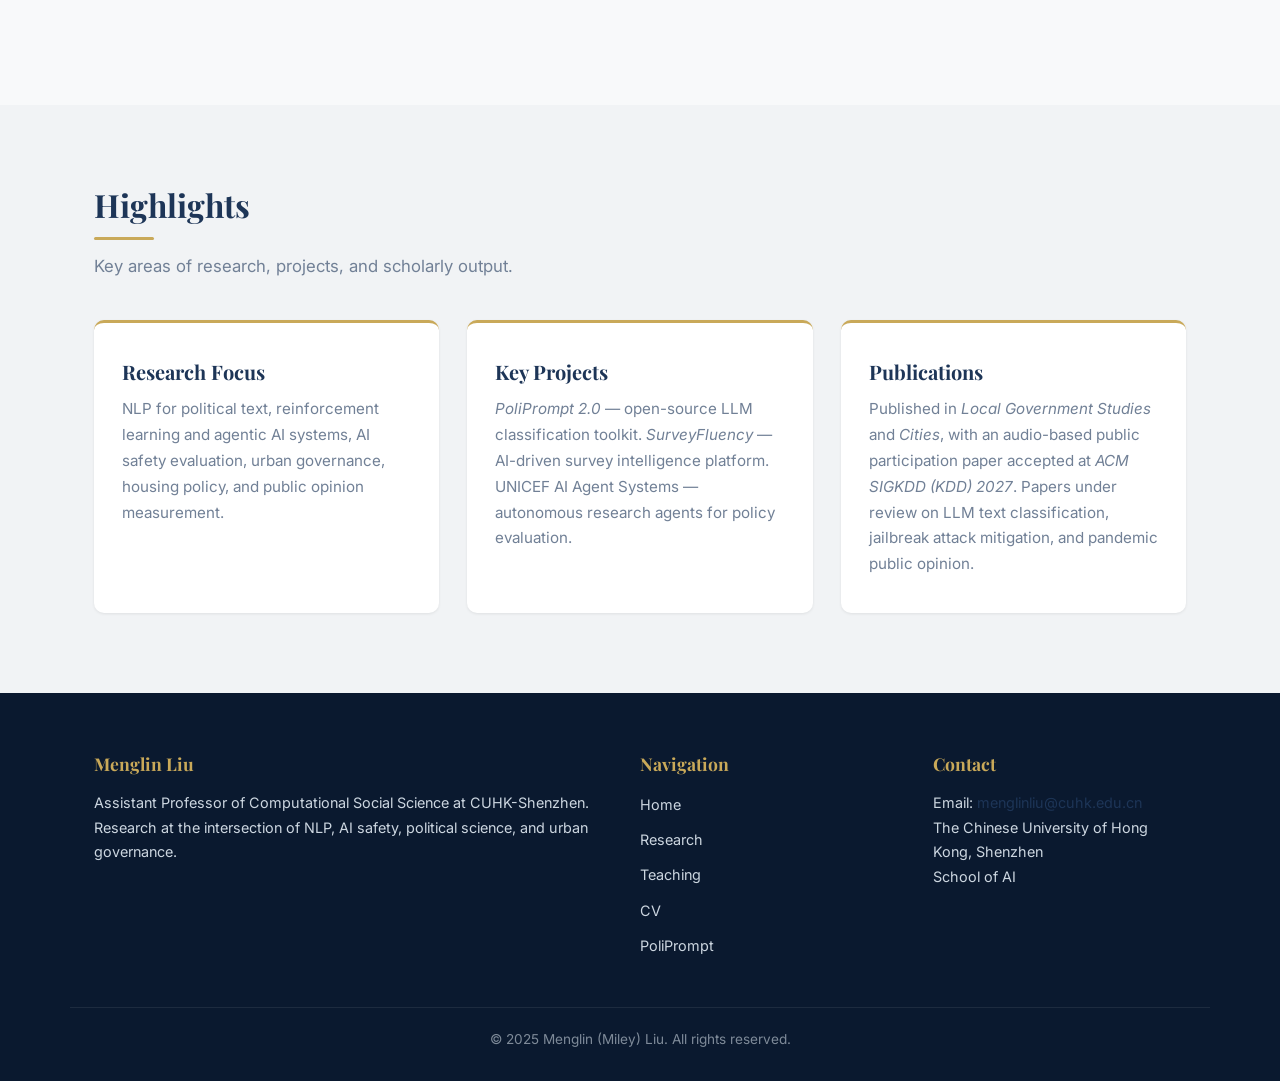
==== commit 1996f0b9: "Mark audio participation paper as accepted at KDD 2027 Add acceptance badge on research page, update" ====
--- a/index.html
+++ b/index.html
@@ -93,7 +93,7 @@
                 </div>
                 <div class="highlight-card reveal" data-delay="300">
                     <h3>Publications</h3>
-                    <p>Published in <em>Local Government Studies</em> and <em>Cities</em>. Papers under review on LLM text classification, jailbreak attack mitigation, and pandemic public opinion.</p>
+                    <p>Published in <em>Local Government Studies</em> and <em>Cities</em>, with an audio-based public participation paper accepted at <em>ACM SIGKDD (KDD) 2027</em>. Papers under review on LLM text classification, jailbreak attack mitigation, and pandemic public opinion.</p>
                 </div>
             </div>
         </div>
